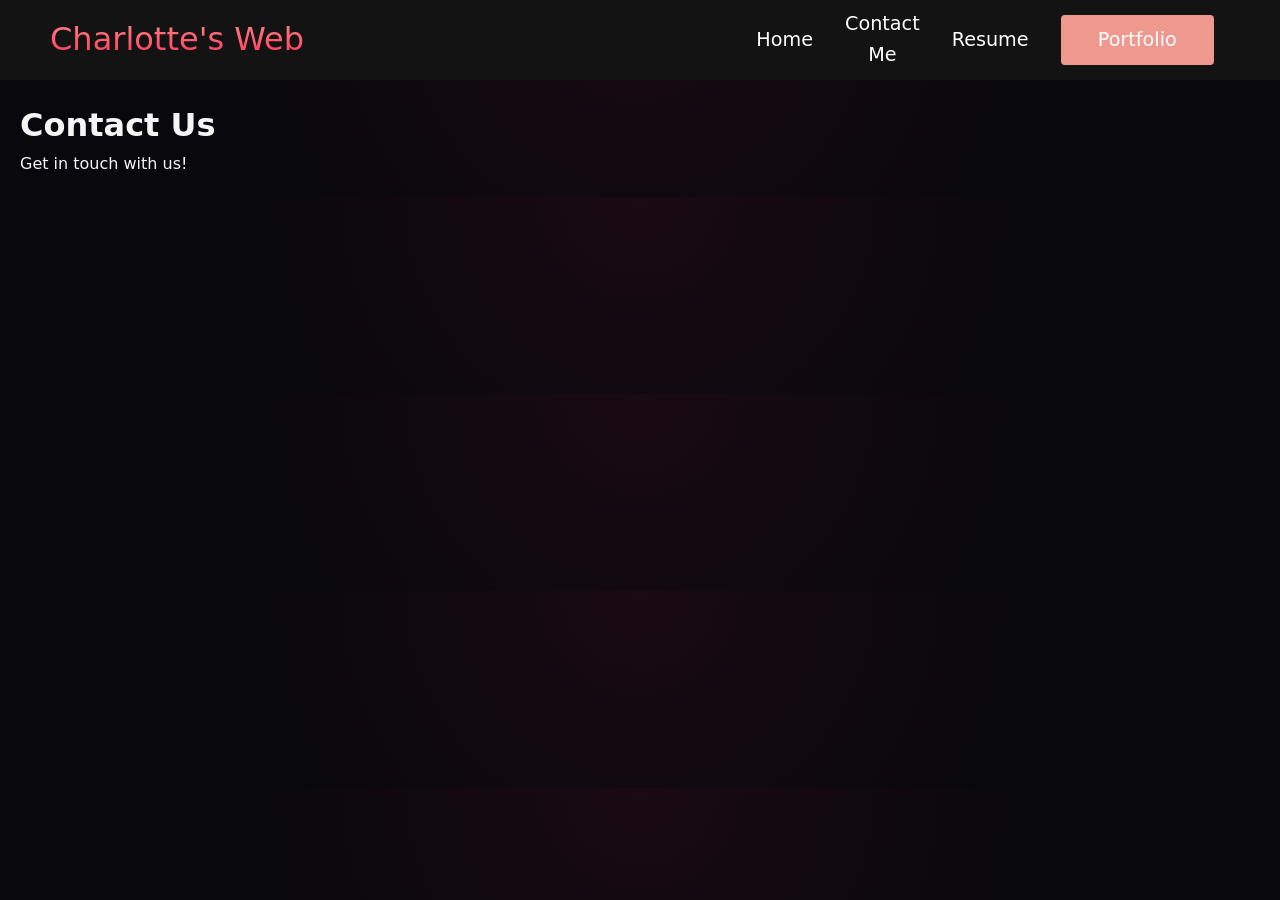
==== Contact.html @ 05e9288f "Resume added" ====
<!DOCTYPE html>
<html lang="en">
    <head>
        <meta charset="UTF-8">
        <meta name="viewport" content="width=device-width, initial-scale=1.0">
        <title>Charlotte's Web</title>
        <link rel="icon" type="image/png" href="../favicon.png">
        <link rel="stylesheet" href="style.css">
    </head>
    <body>
        <div id="navbar"></div>
        <main>
            <h1>Contact Us</h1>
            <p>Get in touch with us!</p>
        </main>
    </body>
        <script src="index.js"></script>
</html>
---- style.css ----
* {
    box-sizing: border-box;
    margin: 0;
    padding: 0;
    font-family: system-ui, -apple-system, BlinkMacSystemFont, "Segoe UI", Roboto, Oxygen, Ubuntu, Cantarell, "Open Sans", sans-serif;}

.navbar {
    background-color: #131313;
    height: 80px;
    display: flex;
    justify-content: center;
    align-items: center;
    font-size: 1.2rem;
    position: sticky;
    top: 0;
    z-index: 999;
}

.navbar-container {
    display: flex;
    justify-content: space-between;
    height: 80px;
    z-index: 1;
    width: 100%;
    max-width: 1300px;
    margin: 0 auto;
    padding: 0 50px;
}

#navbar__logo {
    background-color: #ff8177;
    background-image: linear-gradient(to top, #ff0844 0%, #ffb199 100%);
    background-size: 100%;
    -webkit-background-clip: text;
    -moz-background-clip: text;
    -webkit-text-fill-color: transparent;
    -moz-text-fill-color: transparent;
    display: flex;
    align-items: center;
    cursor: pointer;
    text-decoration: none;
    font-size: 2rem;
}

.fa-gem {
    margin-right: 0.5rem;
}

.navbar__menu {
    display: flex;
    align-items: center;
    list-style: none;
    text-align: center;
}

.navbar {
    height: 80px;
}

.navbar__links {
    color: #fff;
    display: flex;
    align-items: center;
    justify-content: center;
    text-decoration: none;
    padding: 0 1rem;
    height: 100%;
}

.navbar__btn {
    display: flex;
    justify-content: center;
    align-items: center;
    padding: 0 1rem;
    width: 100%;
}

.button {
    display: flex;
    justify-content: center;
    align-items: center;
    text-decoration: none;
    padding: 10px 20px;
    height: 100%;
    width: 100%;
    border: none;
    outline: none;
    border-radius: 4px;
    background: #ef988e;
    color: #fff;
}

.button:hover {
    background: #fd0101;
    transition: all 0.3s ease;
}

.navbar__links:hover {
    color: #f77062;
    transition: all 0.3s ease;
}

@media screen and (max-width: 960px) {
    .navbar-container {
        display: flex;
        justify-content: space-between;
        height: 80px;
        z-index: 1;
        width: 100%;
        max-width: 1300px;
        margin: 0 auto;
        padding: 0 30px;
    }

    .navbar__menu {
        display: grid;
        grid-template-columns: auto;
        margin: 0;
        width: 100%;
        position: absolute;
        top: -100vh;
        opacity: 0;
        background: #131313;
        transition: all 0.5s ease;
        height: 50vh;
        z-index: -1;
    }

    .navbar__menu.active {
        top: 100%;
        opacity: 1;
        transition: all 0.5s ease;
        z-index: 99;
        height: 57vh;
        font-size: 1.6rem;
    }

    #navbar__logo {
        padding-left: 25px;
    }

    .navbar__toggle .bar {
        width: 25px;
        height: 3px;
        margin: 5px auto;
        transition: all 0.3s ease-in-out;
        background: #fff;
    }

    .navbar__item {
        width: 100%;
    }

    .navbar__links {
        text-align: center;
        padding: 2rem;
        width: 100%;
        display: table;
    }

    #mobile-menu {
        position: absolute;
        top: 20%;
        right: 5%;
        transform: translate(5%, 20%);
    }

    .navbar__btn {
        padding-bottom: 2rem;
    }

    .button {
        display: flex;
        justify-content: center;
        align-items: center;
        width: 80%;
        height: 80px;
        margin: 0;
    }

    .navbar__toggle .bar {
        display: block;
        cursor: pointer;
    }

    #mobile-menu.is-active .bar:nth-child(2) {
        opacity: 0;
    }

    #mobile-menu.is-active .bar:nth-child(1) {
        transform: translateY(8px) rotate(45deg);
    }

    #mobile-menu.is-active .bar:nth-child(3) {
        transform: translateY(-8px) rotate(-45deg);
    }
}

body {
    background-color: #272525;
    color: #f5f5f5; 
    line-height: 1.6;
    overflow-x: hidden;
}

main {
    padding: 20px;
    max-width: 1300px;
    margin: 0 auto;
}

.hero {
    min-height: 85vh;
    display: flex;
    justify-content: space-between;
    align-items: center;
    max-width: 1300px;
    margin: auto;
    padding: 0 50px;
    gap: 12px;
}

.hero__content {
    flex: 1;      /* Take up one equal portion of available space */
}

.hero__content h1 {
    font-size: 2rem;
    font-weight: 700;
    margin-bottom: 0.5rem;
    color: white;
}

.hero__content h2 {
    font-size: 1.2rem;
    margin-bottom: 1.5rem;
    color: #c1121f;
}

.hero__content p {
   color: #b5b5b5;
   line-height: 1.8;
   max-width: 600px;
   margin-bottom: 2rem;
}

.hero__image {
    flex: 1; 
    display: flex;
    justify-content: center;
    align-items: center;
}

.hero__image img{
    width:340px;
    height:340px;
    object-fit:cover;
    border-radius:50%;
    border:4px solid #c1121f;
    box-shadow:0 0 40px rgba(193,18,31,.35);
}

@media screen and (max-width: 768px) {
    .hero {
        flex-direction: column-reverse;
        text-align: center;
        padding: 40px 20px;
    }

    .hero__content p {
        margin: 0 auto 2rem;
    }

    .hero__image img {
        width: 250px;
        height: 250px;
    }

    .hero__content h1 {
        font-size: 1.8rem;
    }

    .hero__content h2 {
        font-size: 1rem;
    }
}

html {
    scroll-behavior: smooth;
}

.contact {
    max-width: 700px;
    margin: 80px auto;
}

.contact__form {
    display: flex;
    flex-direction: column;
    gap: 15px;
}

.contact__form input,
.contact__form textarea {
    background-color: #555;
    border: 1px solid #555;
    border-radius: 6px;
    background: transparent;
    border: 1px solid #555;
    border: none;
    border-bottom: 2px solid #555;
    padding: 10px 0;
}

.contact__group input:focus,
.contact__group textarea:focus {
    outline: none;
    border-bottom: 2px solid #c1121f;
}

.contact__group input::placeholder,
.contact__group textarea::placeholder {
    color: #888
}

.contact__group textarea {
    width: 100%;
}

.contact__row {
    display: flex;
    gap: 30px;
}

.contact__row .contact__group {
    flex: 1;
}

@media (max-width: 768px) {
    .contact__row {
        flex-direction: column;
        gap: 20px;
    }
}

.contact__group label {
    display: block;
    font-size: .9rem;
    font-weight: 600;
    letter-spacing: 1px;
    text-transform: uppercase;
    color: #c1121f;
    margin-bottom: 8px;
}

.contact h2 {
    font-size: 2rem;
    color: #888;
    margin-bottom: 0.75rem;
    text-align: center;
    position: relative;
}

.contact h2::after {
    content: '';
    display: block;
    width: 300px;
    height: 3px;
    background-color: #c1121f;
    margin: 0.5rem auto 0;
    border-radius: 2px;
}

.contact p {
    text-align: center;
    color: #888;
    margin-bottom: 2rem;
}

.contact__button {
    display: inline-flex;
    margin: 0 auto;
    justify-content: center;
    align-items: center;
    padding: 14px 32px;
    border: none;
    border-radius: 50px;
    background: linear-gradient(135deg, #c1121f, #ef4444);
    color: #fff;
    font-size: 1rem;
    font-weight: 600;
    cursor: pointer;
    width: 30%;
    transition: all 0.3s ease;
    margin-top: 10px;
}

.contact__button:hover {
    transform: translateY(-3px);
    box-shadow: 0 8px 20px rgba(193, 18, 31, 0.35);
    background: linear-gradient(135deg, #bc0c1b, #f16f6f);
}

.contact__button:active {
    transform: translateY(0);
}

.contact__button:focus {
    outline: none;
    box-shadow: 0 0 0 3px rgba(193, 18, 31, 0.5);
}

.contact__info {
    margin-top: 30px;
    text-align: center;
    color: #b5b5b5;
}

.contact__info p {
    margin: 8px 0;
}

.contact__info a {
    color: #c1121f;
    text-decoration: none;
    transition: color 0.3s ease;
}

.contact__info a:hover {
    color: #ff5a5a;
}



.focus {
    padding: 80px 20px;
}


.focus h2 {
    text-align: center;
    font-size: 2rem;
    color: #f5f5f5;
    margin-bottom: 40px;
    position: relative;
}


.focus h2::after {
    content: "";
    display: block;
    width: 90px;
    height: 3px;
    background: #c1121f;
    margin: 12px auto 0;
    border-radius: 5px;
}


.focus p {
    max-width: 850px;
    margin: 20px auto;
    padding: 30px;
    background: #1c1c1c;
    color: #b5b5b5;
    line-height: 1.8;
    border-radius: 15px;
    border: 1px solid rgba(193,18,31,.25);
    transition:
        transform .3s ease,
        box-shadow .3s ease,
        border-color .3s ease;
}


.focus p:hover {
    transform: translateY(-5px);
    border-color: #c1121f;
    box-shadow:
        0 15px 35px rgba(193,18,31,.25);
}



.skills {
    padding: 80px 20px;
}

.skills h2 {
    text-align: center;
    font-size: 2rem;
    color: #f5f5f5;
    margin-bottom: 50px;
    position: relative;
}


/* Red underline below heading */

.skills h2::after {
    content: "";
    display: block;
    width: 90px;
    height: 3px;
    background: #c1121f;
    margin: 12px auto 0;
    border-radius: 5px;
}


/* Holds all cards */

.skills__grid {
    display: grid;

    /*
       Automatically creates columns.
       Cards will be at least 240px wide.
       On smaller screens they stack.
    */
    grid-template-columns: repeat(auto-fit, minmax(240px, 1fr));
    gap: 30px;
    max-width: 1100px;
    margin: 0 auto;
}


/* Individual cards */

.skill__card {
    background: #1c1c1c;
    border-radius: 15px;
    padding: 35px 25px;
    text-align: center;
    border: 1px solid rgba(193, 18, 31, 0.25);
    transition:
        transform .3s ease,
        box-shadow .3s ease,
        border .3s ease;
}


/* Card hover effect */

.skill__card:hover {
    transform: translateY(-8px);
    border-color: #c1121f;
    box-shadow:
        0 15px 35px rgba(193,18,31,.25);
}


/* Card titles */

.skill__card h3 {
    color: #c1121f;
    font-size: 1.3rem;
    margin-bottom: 15px;
}


/* Card descriptions */

.skill__card p {
    color: #b5b5b5;
    line-height: 1.7;
    font-size: 1rem;
}

@media (max-width:768px){

    .skills {
        padding: 60px 20px;
    }

    .skills h2 {
        font-size: 1.7rem;
    }

    .skills__grid {
        gap: 20px;
    }

    .skill__card {
        padding: 30px 20px;
    }

}


.education {
    padding: 80px 20px;
}


.education h2 {
    text-align: center;
    font-size: 2rem;
    color: #f5f5f5;
    margin-bottom: 50px;
    position: relative;
}


/* Red line under title */

.education h2::after {
    content: "";
    display: block;
    width: 90px;
    height: 3px;
    background: #c1121f;
    margin: 12px auto 0;
    border-radius: 5px;
}


/* Main education card */

.education__card {
    max-width: 700px;
    margin: 0 auto;
    background: #1c1c1c;
    padding: 40px;
    border-radius: 15px;
    border: 1px solid rgba(193, 18, 31, 0.25);
    text-align: center;
    transition:
        transform .3s ease,
        box-shadow .3s ease,
        border-color .3s ease;
}


/* Hover animation */

.education__card:hover {
    transform: translateY(-8px);
    border-color: #c1121f;
    box-shadow:
        0 15px 35px rgba(193,18,31,.25);
}


/* School name */

.education__card h3 {
    color: #c1121f;
    font-size: 1.5rem;
    margin-bottom: 20px;
}


/* Degree information */

.education__card p {
    color: #b5b5b5;
    font-size: 1.05rem;
    line-height: 1.8;
    margin: 8px 0;
}


/* =========================
   Project Preview Section
========================= */

.previews {
    padding: 80px 20px;
}


.previews h2 {
    text-align: center;
    font-size: 2rem;
    color: #f5f5f5;
    margin-bottom: 50px;
    position: relative;
}


/* Red underline */

.previews h2::after {
    content: "";
    display: block;
    width: 90px;
    height: 3px;
    background: #c1121f;
    margin: 12px auto 0;
    border-radius: 5px;
}


/* Holds cards */

.previews__grid {
    display: grid;
    grid-template-columns: repeat(auto-fit, minmax(250px, 1fr));
    gap: 30px;
    max-width: 1100px;
    margin: 0 auto;
}


/* Individual preview card */

.preview__card {
    background: #1c1c1c;
    padding: 35px 25px;
    border-radius: 15px;
    border: 1px solid rgba(193,18,31,.25);
    text-align: center;
    transition:
        transform .3s ease,
        box-shadow .3s ease,
        border-color .3s ease;
}


.preview__card:hover {
    transform: translateY(-8px);
    border-color: #c1121f;
    box-shadow:
        0 15px 35px rgba(193,18,31,.25);
}


.preview__card h3 {
    color: #c1121f;
    font-size: 1.3rem;
    margin-bottom: 15px;
}


.preview__card p {
    color: #b5b5b5;
    line-height: 1.7;
    margin-bottom: 25px;
}


.preview__card a {
    color: #f5f5f5;
    text-decoration: none;
    font-weight: 600;
    transition: color .3s ease;
}


.preview__card a:hover {
    color: #c1121f;
}

.footer {
    background: #131313;
    padding: 20px 20px;
    text-align: center;
    color: #888;
}


.portfolio {
    width: 100%;
    padding: 80px 0;
}

.portfolio h1 {
    text-align: center;
    font-size: 3rem;
    margin-bottom: 80px;
}


/* Portfolio Section */

/* ===== PORTFOLIO SECTION ===== */

body {
    background:
        radial-gradient(circle at top, #1a0a12, #08080d 60%);
}

.portfolio {
    padding: 40px 100px 8%;
    text-align: center;
    background-image:
    radial-gradient(#ffffff55 1px, transparent 1px);
    background-size: 50px 50px;
}

.portfolio h1 {
    font-size: 3.5rem;
    margin-bottom: 60px;
    font-weight: 700;
    letter-spacing: 3px;

    background: linear-gradient(90deg, #c1121f, white);
    -webkit-background-clip: text;
    -webkit-text-fill-color: transparent;
}


/* Timeline container */

.timeline {
    position: relative;
    max-width: 1000px;
    margin: 0 auto;
}


/* Center line */

.timeline::before {
    content: "";
    position: absolute;
    width: 4px;
    background: #c1121f;
    top: 0;
    bottom: 0;
    left: 50%;
    transform: translateX(-50%);
}


/* Timeline items */

.planet-container {
    width: 50%;
    padding: 30px;
    position: relative;
}


.planet-container.left {
    left: 0;
    text-align: right;
}


.planet-container.right {
    left: 50%;
    text-align: left;
}


/* Planets */

.planet {
    width: 110px;
    height: 110px;
    border-radius: 50%;

    display: flex;
    justify-content: center;
    align-items: center;

    margin: 0 auto 20px;

    font-weight: bold;
    color: white;

    border: 3px solid white;

    transition: 0.3s ease;
    cursor: pointer;
}

.planet:hover {
    transform: scale(1.15);
    box-shadow: 0 0 30px #c1121f;
}


.planet.green {
    background: #62ff8f;
    color: white;
}

.planet.blue {
    background: #4834d4;
    color: white;
}

.planet.purple {
    background: #9b5de5;
    color: white;
}

.planet.red {
    background: #f25f5c;
    color: white;
}


/* Project cards */

.project-card {
    background: linear-gradient(
        145deg,
        #1a0a0d,
        #0d0d12
    );

    border: 1px solid rgba(255, 50, 70, 0.4);

    border-radius: 20px;
    padding: 25px;

    box-shadow:
        0 0 20px rgba(255, 0, 50, 0.15),
        inset 0 0 20px rgba(255, 0, 50, 0.05);

    backdrop-filter: blur(10px);

    text-align: center;

    position: relative;
    overflow: hidden;

    transition: 0.3s ease;
}

.project-card::before {
    content: "";
    position: absolute;

    top: -50%;
    left: -50%;

    width: 200%;
    height: 200%;

    background: radial-gradient(
        circle,
        rgba(255, 40, 70, 0.15),
        transparent 40%
    );

    opacity: 0;
    transition: .3s ease;
}


.project-card:hover::before {
    opacity: 1;
}


.project-info h2 {
    color: #ff4057;
    letter-spacing: 1px;
}


.project-info p {
    color: #d1d1d1;
}

/* Connector lines from planets to cards */

.planet-container.left::after,
.planet-container.right::after {
    content: "";
    position: absolute;

    top: 75px;
    width: 60px;
    height: 3px;

    background: #ff4057;
    box-shadow: 0 0 10px #ff4057;
}


/* Left side connector */

.planet-container.left::after {
    right: -30px;
}


/* Right side connector */

.planet-container.right::after {
    left: -30px;
}

.planet {
    box-shadow:
        0 0 15px #c1121f,
        inset 0 0 15px rgba(255,255,255,.3);
}

/* Resume page */

.resume-page {
    text-align: center;
    padding: 50px;
}

.resume-page iframe {
    border: 2px solid #b30000;
    border-radius: 10px;
    box-shadow: 0 0 20px rgba(179,0,0,.5);
}

.resume-btn {
    display: inline-block;
    margin-top: 25px;
    padding: 12px 30px;
    background: #b30000;
    color: white;
    text-decoration: none;
    border-radius: 8px;
    font-weight: bold;
    transition: .3s;
}

.resume-btn:hover {
    background: red;
    transform: translateY(-3px);
}
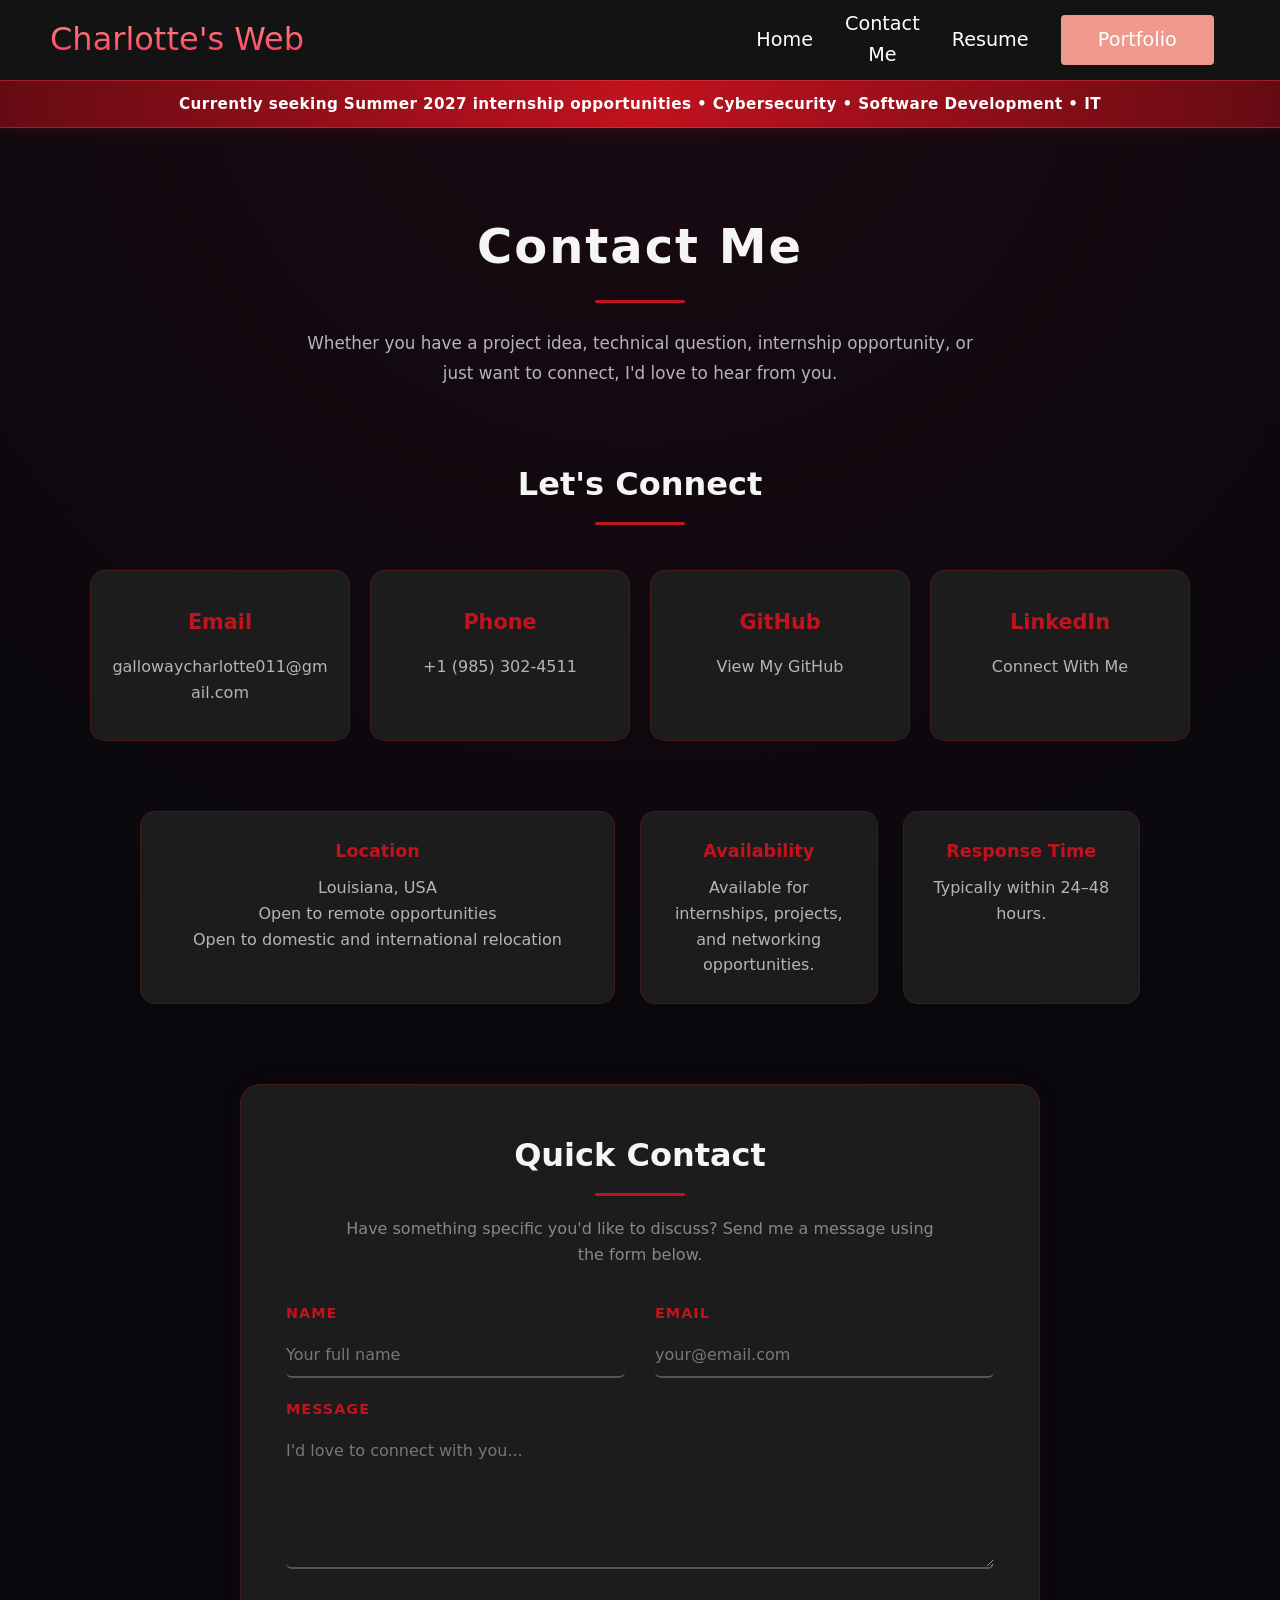
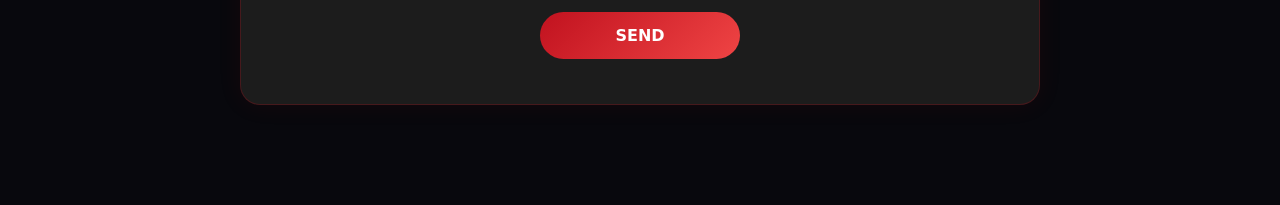
==== commit 7efa035e: "Contact Page" ====
--- a/Contact.html
+++ b/Contact.html
@@ -1,18 +1,140 @@
-<!DOCTYPE html>
+<!doctype html>
 <html lang="en">
-    <head>
-        <meta charset="UTF-8">
-        <meta name="viewport" content="width=device-width, initial-scale=1.0">
-        <title>Charlotte's Web</title>
-        <link rel="icon" type="image/png" href="../favicon.png">
-        <link rel="stylesheet" href="style.css">
-    </head>
-    <body>
-        <div id="navbar"></div>
-        <main>
-            <h1>Contact Us</h1>
-            <p>Get in touch with us!</p>
-        </main>
-    </body>
-        <script src="index.js"></script>
-</html>+  <head>
+    <meta charset="UTF-8" />
+    <meta name="viewport" content="width=device-width, initial-scale=1.0" />
+    <title>Charlotte's Web</title>
+    <link rel="icon" type="image/png" href="../favicon.png" />
+    <link rel="stylesheet" href="style.css" />
+  </head>
+  <body>
+    <div id="navbar"></div>
+    <main class="contact-page">
+      <section class="contact-hero">
+        <h1>Contact Me</h1>
+        <p>
+          Whether you have a project idea, technical question, internship
+          opportunity, or just want to connect, I'd love to hear from you.
+        </p>
+      </section>
+
+      <section class="contact-links">
+        <h2>Let's Connect</h2>
+
+        <div class="contact-links__grid">
+          <div class="contact-card">
+            <h3>Email</h3>
+            <p>
+              <a href="mailto:gallowaycharlotte011@gmail.com">
+                gallowaycharlotte011@gmail.com
+              </a>
+            </p>
+          </div>
+
+          <div class="contact-card">
+            <h3>Phone</h3>
+            <p>
+              <a href="tel:+1 985 302 4511"> +1 (985) 302-4511 </a>
+            </p>
+          </div>
+
+          <div class="contact-card">
+            <h3>GitHub</h3>
+            <p>
+              <a
+                href="https://github.com/Charlotte0327"
+                target="_blank"
+                rel="noopener noreferrer"
+              >
+                View My GitHub
+              </a>
+            </p>
+          </div>
+
+          <div class="contact-card">
+            <h3>LinkedIn</h3>
+            <p>
+              <a
+                href="https://www.linkedin.com/in/charlotte-galloway-tech/"
+                target="_blank"
+                rel="noopener noreferrer"
+              >
+                Connect With Me
+              </a>
+            </p>
+          </div>
+        </div>
+      </section>
+
+      <section class="contact-details-section">
+        <div class="contact-detail">
+          <h3>Location</h3>
+          <p>Louisiana, USA</p>
+          <p>Open to remote opportunities</p>
+          <p>Open to domestic and international relocation</p>
+        </div>
+
+        <div class="contact-detail">
+          <h3>Availability</h3>
+          <p>
+            Available for internships, projects, and networking opportunities.
+          </p>
+        </div>
+
+        <div class="contact-detail">
+          <h3>Response Time</h3>
+          <p>Typically within 24–48 hours.</p>
+        </div>
+      </section>
+
+      <section class="quick-contact">
+        <h2>Quick Contact</h2>
+
+        <p>
+          Have something specific you'd like to discuss? Send me a message using
+          the form below.
+        </p>
+
+        <form class="contact__form">
+          <div class="contact__row">
+            <div class="contact__group">
+              <label for="name">Name</label>
+              <input
+                type="text"
+                id="name"
+                name="name"
+                placeholder="Your full name"
+                required
+              />
+            </div>
+
+            <div class="contact__group">
+              <label for="email">Email</label>
+              <input
+                type="email"
+                id="email"
+                name="email"
+                placeholder="your@email.com"
+                required
+              />
+            </div>
+          </div>
+
+          <div class="contact__group">
+            <label for="message">Message</label>
+            <textarea
+              id="message"
+              name="message"
+              rows="6"
+              placeholder="I'd love to connect with you..."
+              required
+            ></textarea>
+          </div>
+
+          <button type="submit" class="contact__button">SEND</button>
+        </form>
+      </section>
+    </main>
+  </body>
+  <script src="index.js"></script>
+</html>
--- a/style.css
+++ b/style.css
@@ -1021,4 +1021,468 @@
 .resume-btn:hover {
     background: red;
     transform: translateY(-3px);
+}
+
+/* =========================
+   CONTACT PAGE
+========================= */
+
+.contact-page {
+    max-width: 1200px;
+    margin: 0 auto;
+    padding: 80px 30px 100px;
+}
+
+
+/* ===== Contact Hero ===== */
+
+.contact-hero {
+    text-align: center;
+    margin-bottom: 70px;
+}
+
+.contact-hero h1 {
+    font-size: 3rem;
+    color: #f5f5f5;
+    margin-bottom: 15px;
+    letter-spacing: 2px;
+}
+
+.contact-hero h1::after {
+    content: "";
+    display: block;
+    width: 90px;
+    height: 3px;
+    background: #c1121f;
+    margin: 15px auto 0;
+    border-radius: 5px;
+}
+
+.contact-hero p {
+    max-width: 700px;
+    margin: 25px auto 0;
+    color: #b5b5b5;
+    line-height: 1.8;
+    font-size: 1.05rem;
+}
+
+
+/* ===== Contact Links ===== */
+
+.contact-links {
+    margin-bottom: 70px;
+}
+
+.contact-links h2 {
+    text-align: center;
+    font-size: 2rem;
+    color: #f5f5f5;
+    margin-bottom: 45px;
+    position: relative;
+}
+
+.contact-links h2::after {
+    content: "";
+    display: block;
+    width: 90px;
+    height: 3px;
+    background: #c1121f;
+    margin: 12px auto 0;
+    border-radius: 5px;
+}
+
+
+/* ===== Contact Cards Grid ===== */
+
+.contact-links__grid {
+    display: grid;
+    grid-template-columns: repeat(4, 1fr);
+    gap: 20px;
+    width: 100%;
+    max-width: 1100px;
+    margin: 0 auto;
+}
+
+
+/* ===== Contact Cards ===== */
+
+.contact-card {
+    background: #1c1c1c;
+    border: 1px solid rgba(193, 18, 31, 0.25);
+    border-radius: 15px;
+    padding: 35px 20px;
+    text-align: center;
+
+    transition:
+        transform .3s ease,
+        box-shadow .3s ease,
+        border-color .3s ease;
+}
+
+.contact-card:hover {
+    transform: translateY(-8px);
+    border-color: #c1121f;
+    box-shadow:
+        0 15px 35px rgba(193, 18, 31, .25);
+}
+
+.contact-card h3 {
+    color: #c1121f;
+    font-size: 1.3rem;
+    margin-bottom: 15px;
+}
+
+.contact-card p {
+    color: #b5b5b5;
+    line-height: 1.6;
+    word-break: break-word;
+}
+
+.contact-card a {
+    color: #b5b5b5;
+    text-decoration: none;
+    transition: color .3s ease;
+}
+
+.contact-card a:hover {
+    color: #c1121f;
+}
+
+
+/* ===== Contact Details ===== */
+
+.contact-details-section {
+    max-width: 1000px;
+    margin: 0 auto 80px;
+
+    display: grid;
+    grid-template-columns: 2fr 1fr 1fr;
+    gap: 25px;
+}
+
+.contact-detail {
+    background: #1c1c1c;
+    border: 1px solid rgba(193, 18, 31, .25);
+    border-radius: 15px;
+    padding: 25px;
+
+    text-align: center;
+
+    transition:
+        transform .3s ease,
+        box-shadow .3s ease,
+        border-color .3s ease;
+}
+
+.contact-detail:hover {
+    transform: translateY(-5px);
+    border-color: #c1121f;
+
+    box-shadow:
+        0 12px 30px rgba(193, 18, 31, .20);
+}
+
+.contact-detail h3 {
+    color: #c1121f;
+    font-size: 1.1rem;
+    margin-bottom: 10px;
+}
+
+.contact-detail p {
+    color: #b5b5b5;
+    line-height: 1.6;
+}
+
+
+/* ===== Quick Contact ===== */
+
+.quick-contact {
+    max-width: 800px;
+    margin: 0 auto;
+    background: #1c1c1c;
+    padding: 45px;
+    border-radius: 20px;
+    border: 1px solid rgba(193, 18, 31, .25);
+
+    box-shadow:
+        0 0 25px rgba(193, 18, 31, .08);
+}
+
+.quick-contact h2 {
+    text-align: center;
+    font-size: 2rem;
+    color: #f5f5f5;
+    margin-bottom: 12px;
+    position: relative;
+}
+
+.quick-contact h2::after {
+    content: "";
+    display: block;
+    width: 90px;
+    height: 3px;
+    background: #c1121f;
+    margin: 12px auto 0;
+    border-radius: 5px;
+}
+
+.quick-contact > p {
+    text-align: center;
+    color: #888;
+    margin: 20px auto 35px;
+    max-width: 600px;
+}
+
+
+/* ===== Contact Form ===== */
+
+.quick-contact .contact__form {
+    display: flex;
+    flex-direction: column;
+    gap: 20px;
+}
+
+.quick-contact .contact__row {
+    display: flex;
+    gap: 30px;
+}
+
+.quick-contact .contact__row .contact__group {
+    flex: 1;
+}
+
+.quick-contact .contact__group label {
+    display: block;
+    font-size: .9rem;
+    font-weight: 600;
+    letter-spacing: 1px;
+    text-transform: uppercase;
+    color: #c1121f;
+    margin-bottom: 8px;
+}
+
+.quick-contact .contact__group input,
+.quick-contact .contact__group textarea {
+    width: 100%;
+    background: transparent;
+    color: #f5f5f5;
+    border: none;
+    border-bottom: 2px solid #555;
+    padding: 12px 0;
+    font-size: 1rem;
+    font-family: inherit;
+    transition: border-color .3s ease;
+}
+
+.quick-contact .contact__group textarea {
+    resize: vertical;
+    min-height: 140px;
+}
+
+.quick-contact .contact__group input:focus,
+.quick-contact .contact__group textarea:focus {
+    outline: none;
+    border-bottom-color: #c1121f;
+}
+
+.quick-contact .contact__group input::placeholder,
+.quick-contact .contact__group textarea::placeholder {
+    color: #777;
+}
+
+
+/* ===== Send Button ===== */
+
+.quick-contact .contact__button {
+    display: flex;
+    justify-content: center;
+    align-items: center;
+
+    padding: 14px 32px;
+    margin: 15px auto 0;
+
+    width: 200px;
+
+    border: none;
+    border-radius: 50px;
+
+    background: linear-gradient(
+        135deg,
+        #c1121f,
+        #ef4444
+    );
+
+    color: #fff;
+    font-size: 1rem;
+    font-weight: 600;
+
+    cursor: pointer;
+
+    transition:
+        transform .3s ease,
+        box-shadow .3s ease;
+}
+
+.quick-contact .contact__button:hover {
+    transform: translateY(-3px);
+
+    box-shadow:
+        0 8px 20px rgba(193, 18, 31, .35);
+}
+
+.quick-contact .contact__button:active {
+    transform: translateY(0);
+}
+
+.quick-contact .contact__button:focus {
+    outline: none;
+
+    box-shadow:
+        0 0 0 3px rgba(193, 18, 31, .5);
+}
+
+
+/* ===== Tablet ===== */
+
+@media screen and (max-width: 900px) {
+
+    .contact-links__grid {
+        grid-template-columns: repeat(2, 1fr);
+        gap: 20px;
+    }
+
+    .contact-details-section {
+        grid-template-columns: 1fr;
+        max-width: 600px;
+    }
+}
+
+
+/* ===== Mobile ===== */
+
+@media screen and (max-width: 600px) {
+
+    .contact-page {
+        padding: 60px 20px 80px;
+    }
+
+    .contact-hero {
+        margin-bottom: 55px;
+    }
+
+    .contact-hero h1 {
+        font-size: 2.2rem;
+    }
+
+    .contact-hero p {
+        font-size: 1rem;
+    }
+
+    .contact-links {
+        margin-bottom: 60px;
+    }
+
+    .contact-links h2,
+    .quick-contact h2 {
+        font-size: 1.7rem;
+    }
+
+    .contact-links__grid {
+        grid-template-columns: 1fr;
+        gap: 20px;
+    }
+
+    .contact-card {
+        padding: 30px 20px;
+    }
+
+    .quick-contact {
+        padding: 35px 25px;
+    }
+
+    .quick-contact .contact__row {
+        flex-direction: column;
+        gap: 20px;
+    }
+
+    .quick-contact .contact__button {
+        width: 100%;
+        max-width: 250px;
+    }
+}
+
+
+/* =========================
+   OPPORTUNITY BANNER
+========================= */
+
+.opportunity-banner {
+    width: 100%;
+    background: linear-gradient(
+        90deg,
+        #650b13,
+        #c1121f,
+        #650b13
+    );
+
+    color: #ffffff;
+    text-align: center;
+
+    padding: 11px 20px;
+
+    border-top: 1px solid rgba(255, 80, 80, 0.35);
+    border-bottom: 1px solid rgba(255, 80, 80, 0.35);
+
+    box-shadow:
+        0 0 15px rgba(193, 18, 31, 0.25);
+
+    position: relative;
+    z-index: 998;
+}
+
+.opportunity-banner p {
+    margin: 0;
+
+    font-size: 0.95rem;
+    font-weight: 600;
+
+    letter-spacing: 0.4px;
+}
+
+.opportunity-banner span {
+    color: #ffffff;
+    margin-right: 8px;
+}
+
+
+/* ===== Hover Effect ===== */
+
+.opportunity-banner:hover {
+    background: linear-gradient(
+        90deg,
+        #7a0d17,
+        #e01b2a,
+        #7a0d17
+    );
+
+    box-shadow:
+        0 0 25px rgba(193, 18, 31, 0.4);
+
+    transition: all 0.3s ease;
+}
+
+
+/* ===== Mobile ===== */
+
+@media screen and (max-width: 768px) {
+
+    .opportunity-banner {
+        padding: 10px 15px;
+    }
+
+    .opportunity-banner p {
+        font-size: 0.82rem;
+        line-height: 1.5;
+    }
+
 }
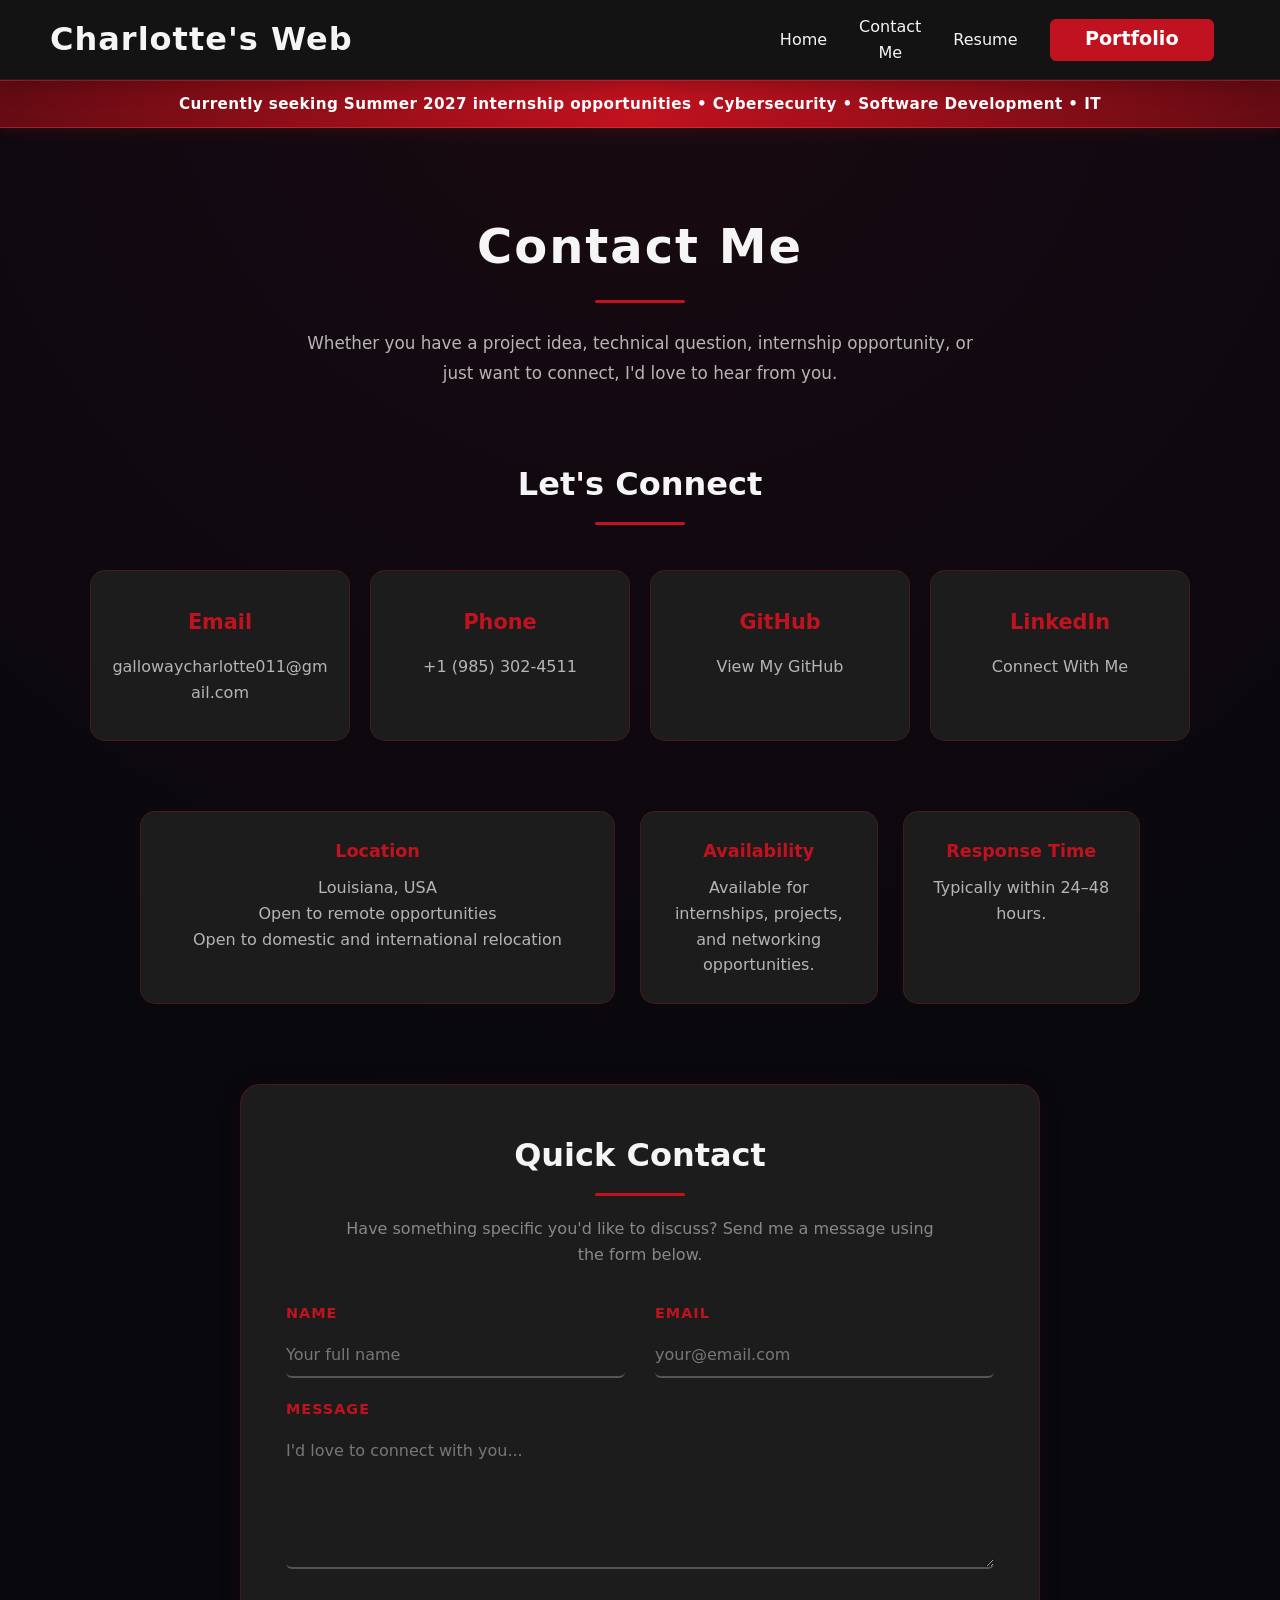
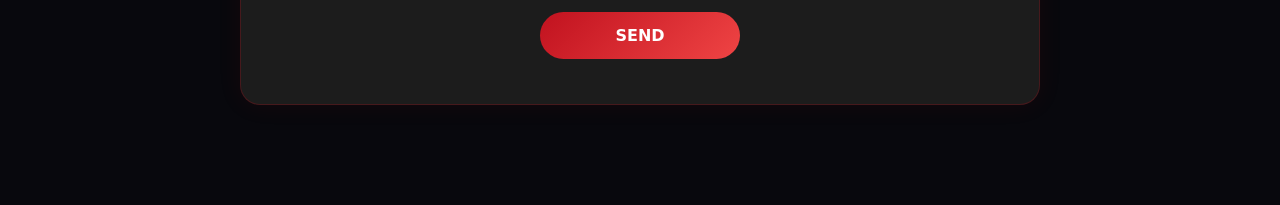
==== commit 45401937: "Formspree added" ====
--- a/Contact.html
+++ b/Contact.html
@@ -95,7 +95,7 @@
           the form below.
         </p>
 
-        <form class="contact__form">
+        <form action="https://formspree.io/f/xljragke" method="POST" class="contact__form">
           <div class="contact__row">
             <div class="contact__group">
               <label for="name">Name</label>
--- a/style.css
+++ b/style.css
@@ -4,8 +4,12 @@
     padding: 0;
     font-family: system-ui, -apple-system, BlinkMacSystemFont, "Segoe UI", Roboto, Oxygen, Ubuntu, Cantarell, "Open Sans", sans-serif;}
 
+/* =========================
+   NAVBAR
+========================= */
+
 .navbar {
-    background-color: #131313;
+    background: #131313;
     height: 80px;
     display: flex;
     justify-content: center;
@@ -14,11 +18,15 @@
     position: sticky;
     top: 0;
     z-index: 999;
+
+    border-bottom: 1px solid rgba(193, 18, 31, 0.25);
+    box-shadow: 0 4px 20px rgba(0, 0, 0, 0.25);
 }
 
 .navbar-container {
     display: flex;
     justify-content: space-between;
+    align-items: center;
     height: 80px;
     z-index: 1;
     width: 100%;
@@ -27,24 +35,36 @@
     padding: 0 50px;
 }
 
+
+/* ===== Logo ===== */
+
 #navbar__logo {
-    background-color: #ff8177;
-    background-image: linear-gradient(to top, #ff0844 0%, #ffb199 100%);
-    background-size: 100%;
-    -webkit-background-clip: text;
-    -moz-background-clip: text;
-    -webkit-text-fill-color: transparent;
-    -moz-text-fill-color: transparent;
+    color: #f5f5f5;
+    background: none;
+
     display: flex;
     align-items: center;
+
     cursor: pointer;
     text-decoration: none;
+
     font-size: 2rem;
+    font-weight: 700;
+    letter-spacing: 1px;
+
+    transition: color 0.3s ease;
+}
+
+#navbar__logo:hover {
+    color: #c1121f;
 }
 
 .fa-gem {
     margin-right: 0.5rem;
 }
+
+
+/* ===== Navigation Menu ===== */
 
 .navbar__menu {
     display: flex;
@@ -53,24 +73,41 @@
     text-align: center;
 }
 
-.navbar {
-    height: 80px;
-}
+
+/* ===== Navigation Links ===== */
 
 .navbar__links {
-    color: #fff;
+    color: #f5f5f5;
+
     display: flex;
     align-items: center;
     justify-content: center;
+
     text-decoration: none;
+
     padding: 0 1rem;
-    height: 100%;
-}
+    height: 80px;
+
+    font-size: 1rem;
+    font-weight: 500;
+
+    transition:
+        color 0.3s ease,
+        background-color 0.3s ease;
+}
+
+.navbar__links:hover {
+    color: #c1121f;
+}
+
+
+/* ===== Navbar Button ===== */
 
 .navbar__btn {
     display: flex;
     justify-content: center;
     align-items: center;
+
     padding: 0 1rem;
     width: 100%;
 }
@@ -79,35 +116,58 @@
     display: flex;
     justify-content: center;
     align-items: center;
+
     text-decoration: none;
+
     padding: 10px 20px;
-    height: 100%;
+
+    height: 42px;
     width: 100%;
-    border: none;
+
+    border: 1px solid #c1121f;
     outline: none;
-    border-radius: 4px;
-    background: #ef988e;
+
+    border-radius: 6px;
+
+    background: #c1121f;
     color: #fff;
+
+    font-weight: 600;
+
+    transition:
+        background-color 0.3s ease,
+        border-color 0.3s ease,
+        transform 0.3s ease,
+        box-shadow 0.3s ease;
 }
 
 .button:hover {
-    background: #fd0101;
-    transition: all 0.3s ease;
-}
-
-.navbar__links:hover {
-    color: #f77062;
-    transition: all 0.3s ease;
-}
+    background: #a50f1a;
+    border-color: #a50f1a;
+
+    transform: translateY(-2px);
+
+    box-shadow:
+        0 8px 20px rgba(193, 18, 31, 0.25);
+}
+
+
+/* =========================
+   MOBILE NAVBAR
+========================= */
 
 @media screen and (max-width: 960px) {
+
     .navbar-container {
         display: flex;
         justify-content: space-between;
+
         height: 80px;
+
         z-index: 1;
         width: 100%;
         max-width: 1300px;
+
         margin: 0 auto;
         padding: 0 30px;
     }
@@ -115,36 +175,56 @@
     .navbar__menu {
         display: grid;
         grid-template-columns: auto;
+
         margin: 0;
         width: 100%;
+
         position: absolute;
         top: -100vh;
+
         opacity: 0;
+
         background: #131313;
+
         transition: all 0.5s ease;
+
         height: 50vh;
+
         z-index: -1;
+
+        border-bottom: 1px solid rgba(193, 18, 31, 0.25);
     }
 
     .navbar__menu.active {
         top: 100%;
+
         opacity: 1;
+
         transition: all 0.5s ease;
+
         z-index: 99;
+
         height: 57vh;
+
         font-size: 1.6rem;
     }
 
     #navbar__logo {
         padding-left: 25px;
     }
+
+
+    /* Mobile hamburger */
 
     .navbar__toggle .bar {
         width: 25px;
         height: 3px;
+
         margin: 5px auto;
+
         transition: all 0.3s ease-in-out;
-        background: #fff;
+
+        background: #f5f5f5;
     }
 
     .navbar__item {
@@ -153,15 +233,25 @@
 
     .navbar__links {
         text-align: center;
+
         padding: 2rem;
+
         width: 100%;
+
         display: table;
+    }
+
+    .navbar__links:hover {
+        background: #1c1c1c;
+        color: #c1121f;
     }
 
     #mobile-menu {
         position: absolute;
+
         top: 20%;
         right: 5%;
+
         transform: translate(5%, 20%);
     }
 
@@ -171,11 +261,14 @@
 
     .button {
         display: flex;
+
         justify-content: center;
         align-items: center;
+
         width: 80%;
-        height: 80px;
-        margin: 0;
+        height: 60px;
+
+        margin: 0 auto;
     }
 
     .navbar__toggle .bar {
@@ -195,6 +288,7 @@
         transform: translateY(-8px) rotate(-45deg);
     }
 }
+
 
 body {
     background-color: #272525;
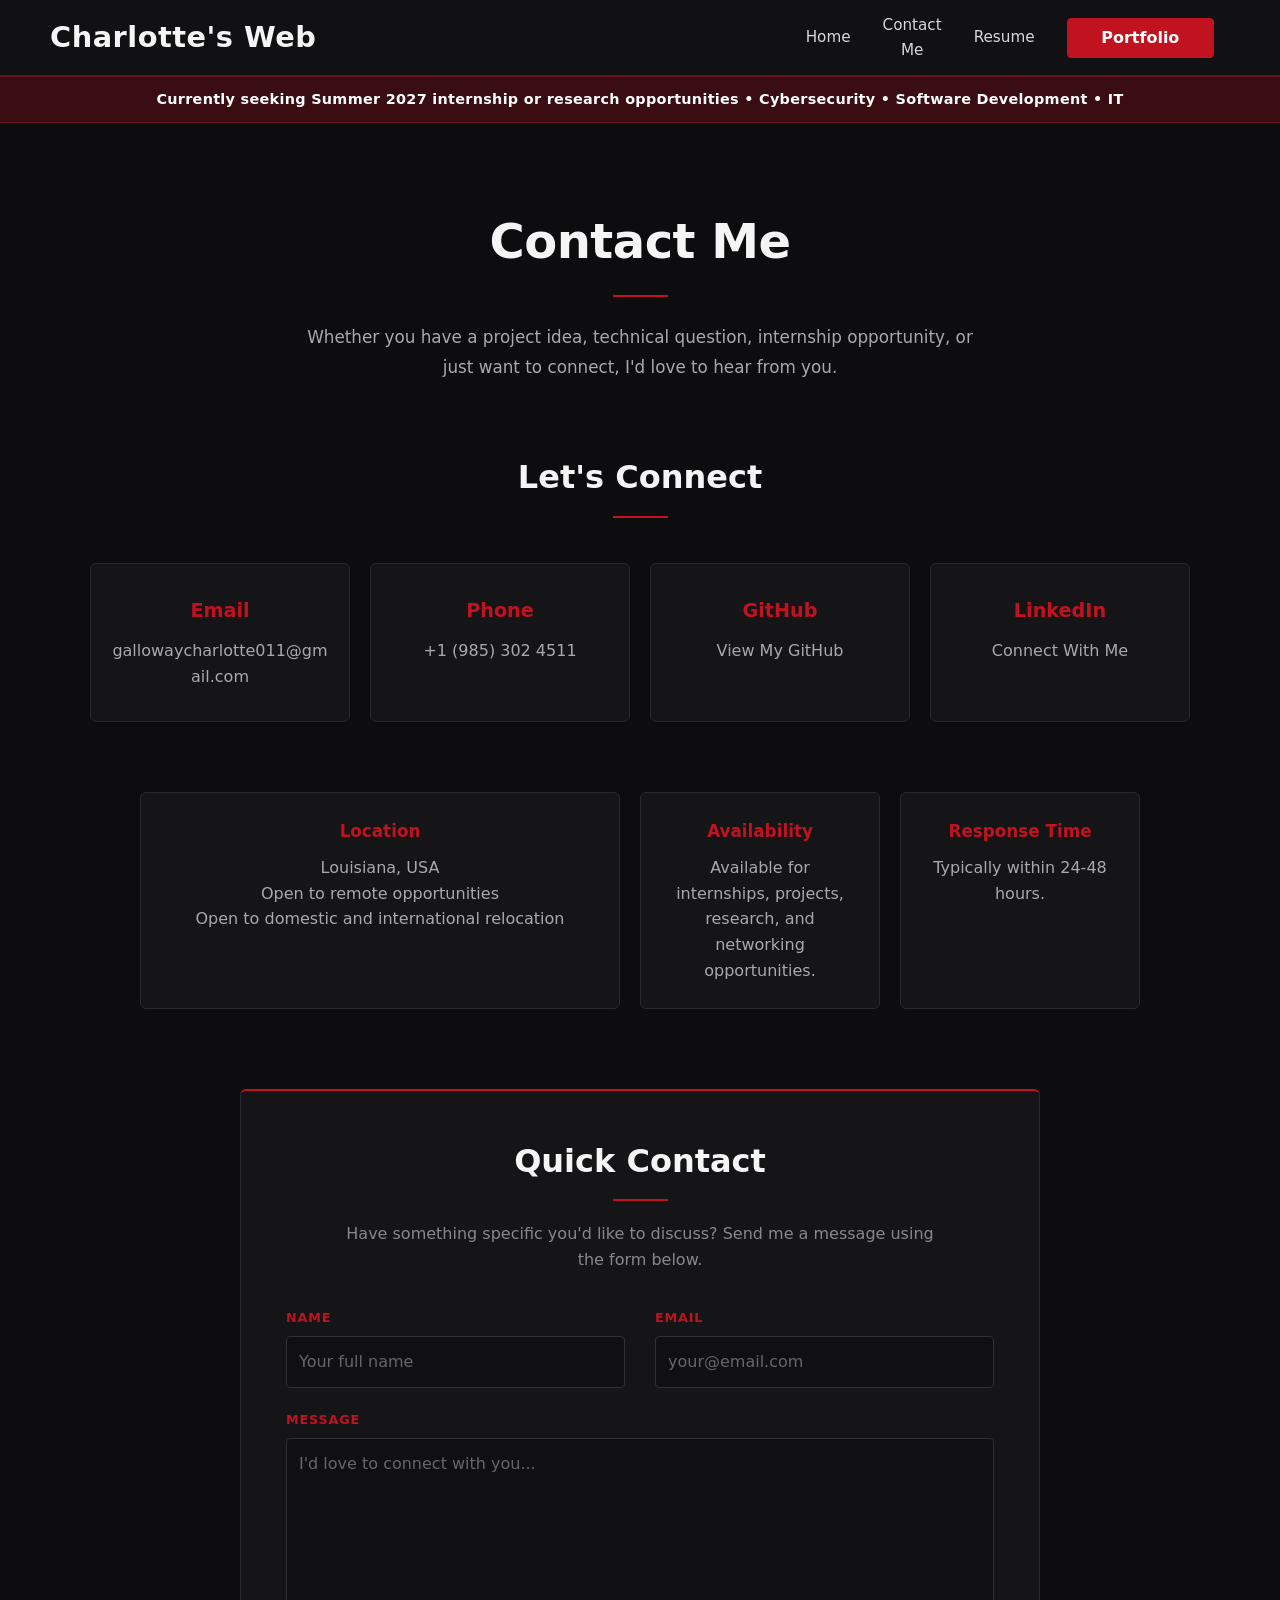
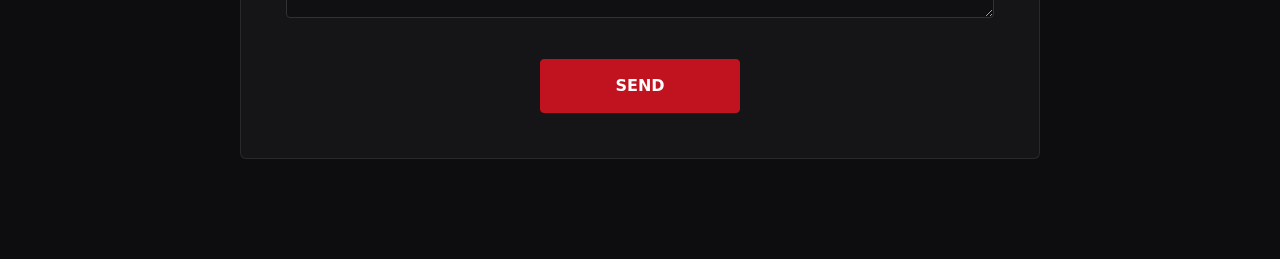
==== commit 6350de15: "Portfolio Adjustments" ====
--- a/Contact.html
+++ b/Contact.html
@@ -34,7 +34,7 @@
           <div class="contact-card">
             <h3>Phone</h3>
             <p>
-              <a href="tel:+1 985 302 4511"> +1 (985) 302-4511 </a>
+              <a href="tel:+1 985 302 4511"> +1 (985) 302 4511 </a>
             </p>
           </div>
 
@@ -77,13 +77,13 @@
         <div class="contact-detail">
           <h3>Availability</h3>
           <p>
-            Available for internships, projects, and networking opportunities.
+            Available for internships, projects, research, and networking opportunities.
           </p>
         </div>
 
         <div class="contact-detail">
           <h3>Response Time</h3>
-          <p>Typically within 24–48 hours.</p>
+          <p>Typically within 24-48 hours.</p>
         </div>
       </section>
 
--- a/style.css
+++ b/style.css
@@ -1,58 +1,102 @@
+/* =========================================================
+   GLOBAL
+========================================================= */
+
 * {
     box-sizing: border-box;
     margin: 0;
     padding: 0;
-    font-family: system-ui, -apple-system, BlinkMacSystemFont, "Segoe UI", Roboto, Oxygen, Ubuntu, Cantarell, "Open Sans", sans-serif;}
-
-/* =========================
+    font-family:
+        system-ui,
+        -apple-system,
+        BlinkMacSystemFont,
+        "Segoe UI",
+        Roboto,
+        Oxygen,
+        Ubuntu,
+        Cantarell,
+        "Open Sans",
+        sans-serif;
+}
+
+html {
+    scroll-behavior: smooth;
+}
+
+body {
+    background: #0d0d0f;
+    color: #f2f2f2;
+    line-height: 1.6;
+    overflow-x: hidden;
+}
+
+main {
+    width: 100%;
+    max-width: 1300px;
+    margin: 0 auto;
+    padding: 20px;
+}
+
+a {
+    color: inherit;
+}
+
+button,
+input,
+textarea {
+    font: inherit;
+}
+
+
+/* =========================================================
    NAVBAR
-========================= */
+========================================================= */
 
 .navbar {
-    background: #131313;
-    height: 80px;
+    background: #111113;
+    height: 76px;
     display: flex;
     justify-content: center;
     align-items: center;
-    font-size: 1.2rem;
+
     position: sticky;
     top: 0;
     z-index: 999;
 
-    border-bottom: 1px solid rgba(193, 18, 31, 0.25);
-    box-shadow: 0 4px 20px rgba(0, 0, 0, 0.25);
+    border-bottom: 1px solid #29292d;
 }
 
 .navbar-container {
     display: flex;
     justify-content: space-between;
     align-items: center;
-    height: 80px;
-    z-index: 1;
+
     width: 100%;
     max-width: 1300px;
+    height: 76px;
+
     margin: 0 auto;
     padding: 0 50px;
 }
 
 
-/* ===== Logo ===== */
+/* Logo */
 
 #navbar__logo {
+    display: flex;
+    align-items: center;
+
     color: #f5f5f5;
     background: none;
 
-    display: flex;
-    align-items: center;
-
+    text-decoration: none;
     cursor: pointer;
-    text-decoration: none;
-
-    font-size: 2rem;
+
+    font-size: 1.8rem;
     font-weight: 700;
-    letter-spacing: 1px;
-
-    transition: color 0.3s ease;
+    letter-spacing: 0.5px;
+
+    transition: color 0.2s ease;
 }
 
 #navbar__logo:hover {
@@ -64,7 +108,7 @@
 }
 
 
-/* ===== Navigation Menu ===== */
+/* Navigation */
 
 .navbar__menu {
     display: flex;
@@ -73,27 +117,21 @@
     text-align: center;
 }
 
-
-/* ===== Navigation Links ===== */
-
 .navbar__links {
-    color: #f5f5f5;
-
     display: flex;
     align-items: center;
     justify-content: center;
 
+    height: 76px;
+    padding: 0 1rem;
+
+    color: #d8d8d8;
     text-decoration: none;
 
-    padding: 0 1rem;
-    height: 80px;
-
-    font-size: 1rem;
+    font-size: 0.95rem;
     font-weight: 500;
 
-    transition:
-        color 0.3s ease,
-        background-color 0.3s ease;
+    transition: color 0.2s ease;
 }
 
 .navbar__links:hover {
@@ -101,7 +139,7 @@
 }
 
 
-/* ===== Navbar Button ===== */
+/* Navbar button */
 
 .navbar__btn {
     display: flex;
@@ -117,58 +155,41 @@
     justify-content: center;
     align-items: center;
 
+    height: 40px;
+    width: 100%;
+
+    padding: 0 20px;
+
+    border: 1px solid #c1121f;
+    border-radius: 4px;
+
+    background: #c1121f;
+    color: #ffffff;
+
     text-decoration: none;
-
-    padding: 10px 20px;
-
-    height: 42px;
-    width: 100%;
-
-    border: 1px solid #c1121f;
-    outline: none;
-
-    border-radius: 6px;
-
-    background: #c1121f;
-    color: #fff;
-
     font-weight: 600;
 
     transition:
-        background-color 0.3s ease,
-        border-color 0.3s ease,
-        transform 0.3s ease,
-        box-shadow 0.3s ease;
+        background-color 0.2s ease,
+        border-color 0.2s ease,
+        transform 0.2s ease;
 }
 
 .button:hover {
-    background: #a50f1a;
-    border-color: #a50f1a;
-
-    transform: translateY(-2px);
-
-    box-shadow:
-        0 8px 20px rgba(193, 18, 31, 0.25);
-}
-
-
-/* =========================
+    background: #a80f1b;
+    border-color: #a80f1b;
+    transform: translateY(-1px);
+}
+
+
+/* =========================================================
    MOBILE NAVBAR
-========================= */
+========================================================= */
 
 @media screen and (max-width: 960px) {
 
     .navbar-container {
-        display: flex;
-        justify-content: space-between;
-
-        height: 80px;
-
-        z-index: 1;
-        width: 100%;
-        max-width: 1300px;
-
-        margin: 0 auto;
+        height: 76px;
         padding: 0 30px;
     }
 
@@ -176,104 +197,88 @@
         display: grid;
         grid-template-columns: auto;
 
-        margin: 0;
         width: 100%;
+        height: 50vh;
 
         position: absolute;
         top: -100vh;
 
+        margin: 0;
+
+        background: #111113;
+
         opacity: 0;
-
-        background: #131313;
-
-        transition: all 0.5s ease;
-
-        height: 50vh;
-
         z-index: -1;
 
-        border-bottom: 1px solid rgba(193, 18, 31, 0.25);
+        border-bottom: 1px solid #29292d;
+
+        transition:
+            top 0.35s ease,
+            opacity 0.35s ease;
     }
 
     .navbar__menu.active {
         top: 100%;
-
         opacity: 1;
-
-        transition: all 0.5s ease;
-
         z-index: 99;
-
         height: 57vh;
-
-        font-size: 1.6rem;
     }
 
     #navbar__logo {
         padding-left: 25px;
     }
 
-
-    /* Mobile hamburger */
+    .navbar__item {
+        width: 100%;
+    }
+
+    .navbar__links {
+        display: table;
+
+        width: 100%;
+        height: auto;
+
+        padding: 2rem;
+
+        text-align: center;
+    }
+
+    .navbar__links:hover {
+        background: #18181b;
+        color: #c1121f;
+    }
+
+    .navbar__btn {
+        padding-bottom: 2rem;
+    }
+
+    .button {
+        width: 80%;
+        height: 52px;
+        margin: 0 auto;
+    }
+
+    #mobile-menu {
+        position: absolute;
+        top: 20%;
+        right: 5%;
+
+        transform: translate(5%, 20%);
+    }
 
     .navbar__toggle .bar {
+        display: block;
+
         width: 25px;
         height: 3px;
 
         margin: 5px auto;
 
-        transition: all 0.3s ease-in-out;
-
         background: #f5f5f5;
-    }
-
-    .navbar__item {
-        width: 100%;
-    }
-
-    .navbar__links {
-        text-align: center;
-
-        padding: 2rem;
-
-        width: 100%;
-
-        display: table;
-    }
-
-    .navbar__links:hover {
-        background: #1c1c1c;
-        color: #c1121f;
-    }
-
-    #mobile-menu {
-        position: absolute;
-
-        top: 20%;
-        right: 5%;
-
-        transform: translate(5%, 20%);
-    }
-
-    .navbar__btn {
-        padding-bottom: 2rem;
-    }
-
-    .button {
-        display: flex;
-
-        justify-content: center;
-        align-items: center;
-
-        width: 80%;
-        height: 60px;
-
-        margin: 0 auto;
-    }
-
-    .navbar__toggle .bar {
-        display: block;
+
         cursor: pointer;
+
+        transition: all 0.25s ease-in-out;
     }
 
     #mobile-menu.is-active .bar:nth-child(2) {
@@ -290,88 +295,124 @@
 }
 
 
-body {
-    background-color: #272525;
-    color: #f5f5f5; 
-    line-height: 1.6;
-    overflow-x: hidden;
-}
-
-main {
-    padding: 20px;
-    max-width: 1300px;
-    margin: 0 auto;
-}
+/* =========================================================
+   HERO
+========================================================= */
 
 .hero {
-    min-height: 85vh;
+    min-height: 82vh;
+
     display: flex;
     justify-content: space-between;
     align-items: center;
-    max-width: 1300px;
-    margin: auto;
-    padding: 0 50px;
-    gap: 12px;
+
+    max-width: 1200px;
+
+    margin: 0 auto;
+
+    padding: 70px 50px;
+
+    gap: 70px;
 }
 
 .hero__content {
-    flex: 1;      /* Take up one equal portion of available space */
+    flex: 1;
 }
 
 .hero__content h1 {
-    font-size: 2rem;
-    font-weight: 700;
-    margin-bottom: 0.5rem;
-    color: white;
+    color: #f5f5f5;
+
+    font-size: clamp(2.2rem, 5vw, 3.7rem);
+    line-height: 1.1;
+
+    font-weight: 750;
+
+    margin-bottom: 15px;
+
+    letter-spacing: -1px;
 }
 
 .hero__content h2 {
-    font-size: 1.2rem;
-    margin-bottom: 1.5rem;
     color: #c1121f;
+
+    font-size: clamp(1.1rem, 2vw, 1.35rem);
+
+    font-weight: 600;
+
+    margin-bottom: 22px;
 }
 
 .hero__content p {
-   color: #b5b5b5;
-   line-height: 1.8;
-   max-width: 600px;
-   margin-bottom: 2rem;
+    max-width: 620px;
+
+    color: #a9a9ad;
+
+    line-height: 1.8;
+
+    font-size: 1.05rem;
+
+    margin-bottom: 30px;
 }
 
 .hero__image {
-    flex: 1; 
+    flex: 0 0 340px;
+
     display: flex;
     justify-content: center;
     align-items: center;
 }
 
-.hero__image img{
-    width:340px;
-    height:340px;
-    object-fit:cover;
-    border-radius:50%;
-    border:4px solid #c1121f;
-    box-shadow:0 0 40px rgba(193,18,31,.35);
-}
+.hero__image img {
+    width: 320px;
+    height: 320px;
+
+    object-fit: cover;
+
+    border-radius: 50%;
+
+    border: 3px solid #c1121f;
+
+    box-shadow: 0 0 0 8px #17171a;
+
+    transition: transform 0.3s ease;
+}
+
+.hero__image img:hover {
+    transform: scale(1.02);
+}
+
+
+/* Hero mobile */
 
 @media screen and (max-width: 768px) {
+
     .hero {
+        min-height: auto;
+
         flex-direction: column-reverse;
+
         text-align: center;
-        padding: 40px 20px;
+
+        padding: 70px 20px;
+
+        gap: 40px;
+    }
+
+    .hero__image {
+        flex-basis: auto;
+    }
+
+    .hero__image img {
+        width: 240px;
+        height: 240px;
     }
 
     .hero__content p {
-        margin: 0 auto 2rem;
-    }
-
-    .hero__image img {
-        width: 250px;
-        height: 250px;
+        margin: 0 auto 30px;
     }
 
     .hero__content h1 {
-        font-size: 1.8rem;
+        font-size: 2.2rem;
     }
 
     .hero__content h2 {
@@ -379,541 +420,345 @@
     }
 }
 
-html {
-    scroll-behavior: smooth;
-}
-
-.contact {
-    max-width: 700px;
-    margin: 80px auto;
-}
-
-.contact__form {
-    display: flex;
-    flex-direction: column;
-    gap: 15px;
-}
-
-.contact__form input,
-.contact__form textarea {
-    background-color: #555;
-    border: 1px solid #555;
-    border-radius: 6px;
-    background: transparent;
-    border: 1px solid #555;
-    border: none;
-    border-bottom: 2px solid #555;
-    padding: 10px 0;
-}
-
-.contact__group input:focus,
-.contact__group textarea:focus {
-    outline: none;
-    border-bottom: 2px solid #c1121f;
-}
-
-.contact__group input::placeholder,
-.contact__group textarea::placeholder {
-    color: #888
-}
-
-.contact__group textarea {
-    width: 100%;
-}
-
-.contact__row {
-    display: flex;
-    gap: 30px;
-}
-
-.contact__row .contact__group {
-    flex: 1;
-}
-
-@media (max-width: 768px) {
-    .contact__row {
-        flex-direction: column;
-        gap: 20px;
-    }
-}
-
-.contact__group label {
+
+/* =========================================================
+   GENERAL SECTION HEADINGS
+========================================================= */
+
+.focus h2,
+.skills h2,
+.education h2,
+.previews h2,
+.contact-links h2,
+.quick-contact h2 {
+    color: #f5f5f5;
+
+    font-size: 2rem;
+    font-weight: 700;
+
+    text-align: center;
+
+    margin-bottom: 45px;
+
+    position: relative;
+}
+
+.focus h2::after,
+.skills h2::after,
+.education h2::after,
+.previews h2::after,
+.contact-links h2::after,
+.quick-contact h2::after {
+    content: "";
+
     display: block;
-    font-size: .9rem;
-    font-weight: 600;
-    letter-spacing: 1px;
-    text-transform: uppercase;
-    color: #c1121f;
-    margin-bottom: 8px;
-}
-
-.contact h2 {
-    font-size: 2rem;
-    color: #888;
-    margin-bottom: 0.75rem;
-    text-align: center;
-    position: relative;
-}
-
-.contact h2::after {
-    content: '';
-    display: block;
-    width: 300px;
-    height: 3px;
-    background-color: #c1121f;
-    margin: 0.5rem auto 0;
-    border-radius: 2px;
-}
-
-.contact p {
-    text-align: center;
-    color: #888;
-    margin-bottom: 2rem;
-}
-
-.contact__button {
-    display: inline-flex;
-    margin: 0 auto;
-    justify-content: center;
-    align-items: center;
-    padding: 14px 32px;
-    border: none;
-    border-radius: 50px;
-    background: linear-gradient(135deg, #c1121f, #ef4444);
-    color: #fff;
-    font-size: 1rem;
-    font-weight: 600;
-    cursor: pointer;
-    width: 30%;
-    transition: all 0.3s ease;
-    margin-top: 10px;
-}
-
-.contact__button:hover {
-    transform: translateY(-3px);
-    box-shadow: 0 8px 20px rgba(193, 18, 31, 0.35);
-    background: linear-gradient(135deg, #bc0c1b, #f16f6f);
-}
-
-.contact__button:active {
-    transform: translateY(0);
-}
-
-.contact__button:focus {
-    outline: none;
-    box-shadow: 0 0 0 3px rgba(193, 18, 31, 0.5);
-}
-
-.contact__info {
-    margin-top: 30px;
-    text-align: center;
-    color: #b5b5b5;
-}
-
-.contact__info p {
-    margin: 8px 0;
-}
-
-.contact__info a {
-    color: #c1121f;
-    text-decoration: none;
-    transition: color 0.3s ease;
-}
-
-.contact__info a:hover {
-    color: #ff5a5a;
-}
-
-
+
+    width: 55px;
+    height: 2px;
+
+    background: #c1121f;
+
+    margin: 12px auto 0;
+}
+
+
+/* =========================================================
+   FOCUS
+========================================================= */
 
 .focus {
-    padding: 80px 20px;
-}
-
-
-.focus h2 {
-    text-align: center;
-    font-size: 2rem;
-    color: #f5f5f5;
-    margin-bottom: 40px;
-    position: relative;
-}
-
-
-.focus h2::after {
-    content: "";
-    display: block;
-    width: 90px;
-    height: 3px;
-    background: #c1121f;
-    margin: 12px auto 0;
-    border-radius: 5px;
-}
-
+    padding: 90px 20px;
+}
 
 .focus p {
     max-width: 850px;
+
     margin: 20px auto;
+
     padding: 30px;
-    background: #1c1c1c;
-    color: #b5b5b5;
+
+    background: #151517;
+
+    color: #a9a9ad;
+
     line-height: 1.8;
-    border-radius: 15px;
-    border: 1px solid rgba(193,18,31,.25);
+
+    border: 1px solid #29292d;
+    border-left: 3px solid #c1121f;
+
     transition:
-        transform .3s ease,
-        box-shadow .3s ease,
-        border-color .3s ease;
-}
-
+        border-color 0.2s ease,
+        transform 0.2s ease;
+}
 
 .focus p:hover {
-    transform: translateY(-5px);
-    border-color: #c1121f;
-    box-shadow:
-        0 15px 35px rgba(193,18,31,.25);
-}
-
-
+    transform: translateY(-2px);
+    border-color: #3a3a3f;
+    border-left-color: #c1121f;
+}
+
+
+/* =========================================================
+   SKILLS
+========================================================= */
 
 .skills {
-    padding: 80px 20px;
-}
-
-.skills h2 {
-    text-align: center;
-    font-size: 2rem;
-    color: #f5f5f5;
-    margin-bottom: 50px;
-    position: relative;
-}
-
-
-/* Red underline below heading */
-
-.skills h2::after {
-    content: "";
-    display: block;
-    width: 90px;
-    height: 3px;
-    background: #c1121f;
-    margin: 12px auto 0;
-    border-radius: 5px;
-}
-
-
-/* Holds all cards */
+    padding: 90px 20px;
+}
 
 .skills__grid {
     display: grid;
 
-    /*
-       Automatically creates columns.
-       Cards will be at least 240px wide.
-       On smaller screens they stack.
-    */
-    grid-template-columns: repeat(auto-fit, minmax(240px, 1fr));
-    gap: 30px;
+    grid-template-columns:
+        repeat(auto-fit, minmax(240px, 1fr));
+
+    gap: 22px;
+
     max-width: 1100px;
+
     margin: 0 auto;
 }
 
-
-/* Individual cards */
-
 .skill__card {
-    background: #1c1c1c;
-    border-radius: 15px;
-    padding: 35px 25px;
+    background: #151517;
+
+    border: 1px solid #29292d;
+
+    border-radius: 6px;
+
+    padding: 32px 25px;
+
     text-align: center;
-    border: 1px solid rgba(193, 18, 31, 0.25);
+
     transition:
-        transform .3s ease,
-        box-shadow .3s ease,
-        border .3s ease;
-}
-
-
-/* Card hover effect */
+        transform 0.2s ease,
+        border-color 0.2s ease;
+}
 
 .skill__card:hover {
-    transform: translateY(-8px);
+    transform: translateY(-4px);
+
     border-color: #c1121f;
-    box-shadow:
-        0 15px 35px rgba(193,18,31,.25);
-}
-
-
-/* Card titles */
+}
 
 .skill__card h3 {
     color: #c1121f;
-    font-size: 1.3rem;
-    margin-bottom: 15px;
-}
-
-
-/* Card descriptions */
+
+    font-size: 1.2rem;
+
+    margin-bottom: 14px;
+}
 
 .skill__card p {
-    color: #b5b5b5;
+    color: #a9a9ad;
+
     line-height: 1.7;
-    font-size: 1rem;
-}
-
-@media (max-width:768px){
-
-    .skills {
-        padding: 60px 20px;
-    }
-
-    .skills h2 {
-        font-size: 1.7rem;
-    }
-
-    .skills__grid {
-        gap: 20px;
-    }
-
-    .skill__card {
-        padding: 30px 20px;
-    }
-
-}
-
+
+    font-size: 0.95rem;
+}
+
+
+/* =========================================================
+   EDUCATION
+========================================================= */
 
 .education {
-    padding: 80px 20px;
-}
-
-
-.education h2 {
-    text-align: center;
-    font-size: 2rem;
-    color: #f5f5f5;
-    margin-bottom: 50px;
-    position: relative;
-}
-
-
-/* Red line under title */
-
-.education h2::after {
-    content: "";
-    display: block;
-    width: 90px;
-    height: 3px;
-    background: #c1121f;
-    margin: 12px auto 0;
-    border-radius: 5px;
-}
-
-
-/* Main education card */
+    padding: 90px 20px;
+}
 
 .education__card {
     max-width: 700px;
+
     margin: 0 auto;
-    background: #1c1c1c;
+
+    background: #151517;
+
     padding: 40px;
-    border-radius: 15px;
-    border: 1px solid rgba(193, 18, 31, 0.25);
+
+    border: 1px solid #29292d;
+    border-top: 2px solid #c1121f;
+
+    border-radius: 6px;
+
     text-align: center;
+
     transition:
-        transform .3s ease,
-        box-shadow .3s ease,
-        border-color .3s ease;
-}
-
-
-/* Hover animation */
+        transform 0.2s ease,
+        border-color 0.2s ease;
+}
 
 .education__card:hover {
-    transform: translateY(-8px);
-    border-color: #c1121f;
-    box-shadow:
-        0 15px 35px rgba(193,18,31,.25);
-}
-
-
-/* School name */
+    transform: translateY(-4px);
+
+    border-color: #3a3a3f;
+    border-top-color: #c1121f;
+}
 
 .education__card h3 {
     color: #c1121f;
-    font-size: 1.5rem;
-    margin-bottom: 20px;
-}
-
-
-/* Degree information */
+
+    font-size: 1.4rem;
+
+    margin-bottom: 18px;
+}
 
 .education__card p {
-    color: #b5b5b5;
-    font-size: 1.05rem;
+    color: #a9a9ad;
+
+    font-size: 1rem;
+
     line-height: 1.8;
-    margin: 8px 0;
-}
-
-
-/* =========================
-   Project Preview Section
-========================= */
+
+    margin: 7px 0;
+}
+
+
+/* =========================================================
+   PROJECT PREVIEWS
+========================================================= */
 
 .previews {
-    padding: 80px 20px;
-}
-
-
-.previews h2 {
-    text-align: center;
-    font-size: 2rem;
-    color: #f5f5f5;
-    margin-bottom: 50px;
-    position: relative;
-}
-
-
-/* Red underline */
-
-.previews h2::after {
-    content: "";
-    display: block;
-    width: 90px;
-    height: 3px;
-    background: #c1121f;
-    margin: 12px auto 0;
-    border-radius: 5px;
-}
-
-
-/* Holds cards */
+    padding: 90px 20px;
+}
 
 .previews__grid {
     display: grid;
-    grid-template-columns: repeat(auto-fit, minmax(250px, 1fr));
-    gap: 30px;
+
+    grid-template-columns:
+        repeat(auto-fit, minmax(250px, 1fr));
+
+    gap: 22px;
+
     max-width: 1100px;
+
     margin: 0 auto;
 }
 
-
-/* Individual preview card */
-
 .preview__card {
-    background: #1c1c1c;
-    padding: 35px 25px;
-    border-radius: 15px;
-    border: 1px solid rgba(193,18,31,.25);
+    background: #151517;
+
+    padding: 32px 25px;
+
+    border: 1px solid #29292d;
+
+    border-radius: 6px;
+
     text-align: center;
+
     transition:
-        transform .3s ease,
-        box-shadow .3s ease,
-        border-color .3s ease;
-}
-
+        transform 0.2s ease,
+        border-color 0.2s ease;
+}
 
 .preview__card:hover {
-    transform: translateY(-8px);
+    transform: translateY(-4px);
+
     border-color: #c1121f;
-    box-shadow:
-        0 15px 35px rgba(193,18,31,.25);
-}
-
+}
 
 .preview__card h3 {
     color: #c1121f;
-    font-size: 1.3rem;
-    margin-bottom: 15px;
-}
-
+
+    font-size: 1.2rem;
+
+    margin-bottom: 14px;
+}
 
 .preview__card p {
-    color: #b5b5b5;
+    color: #a9a9ad;
+
     line-height: 1.7;
-    margin-bottom: 25px;
-}
-
+
+    margin-bottom: 22px;
+}
 
 .preview__card a {
-    color: #f5f5f5;
+    color: #f0f0f0;
+
     text-decoration: none;
+
     font-weight: 600;
-    transition: color .3s ease;
-}
-
+
+    transition: color 0.2s ease;
+}
 
 .preview__card a:hover {
     color: #c1121f;
 }
 
+
+/* =========================================================
+   FOOTER
+========================================================= */
+
 .footer {
-    background: #131313;
-    padding: 20px 20px;
+    background: #111113;
+
+    padding: 25px 20px;
+
     text-align: center;
-    color: #888;
-}
-
+
+    color: #777;
+
+    border-top: 1px solid #29292d;
+
+    font-size: 0.9rem;
+}
+
+
+/* =========================================================
+   PORTFOLIO PAGE
+========================================================= */
 
 .portfolio {
     width: 100%;
-    padding: 80px 0;
+
+    padding: 70px 60px 100px;
+
+    text-align: center;
+
+    background: #0d0d0f;
 }
 
 .portfolio h1 {
-    text-align: center;
-    font-size: 3rem;
-    margin-bottom: 80px;
-}
-
-
-/* Portfolio Section */
-
-/* ===== PORTFOLIO SECTION ===== */
-
-body {
-    background:
-        radial-gradient(circle at top, #1a0a12, #08080d 60%);
-}
-
-.portfolio {
-    padding: 40px 100px 8%;
-    text-align: center;
-    background-image:
-    radial-gradient(#ffffff55 1px, transparent 1px);
-    background-size: 50px 50px;
-}
-
-.portfolio h1 {
-    font-size: 3.5rem;
-    margin-bottom: 60px;
-    font-weight: 700;
-    letter-spacing: 3px;
-
-    background: linear-gradient(90deg, #c1121f, white);
-    -webkit-background-clip: text;
-    -webkit-text-fill-color: transparent;
-}
-
-
-/* Timeline container */
+    font-size: clamp(2.5rem, 5vw, 3.5rem);
+
+    margin-bottom: 70px;
+
+    font-weight: 750;
+
+    letter-spacing: -1px;
+
+    color: #f5f5f5;
+}
+
+
+/* =========================================================
+   TIMELINE
+========================================================= */
 
 .timeline {
     position: relative;
+
     max-width: 1000px;
+
     margin: 0 auto;
 }
-
-
-/* Center line */
 
 .timeline::before {
     content: "";
+
     position: absolute;
-    width: 4px;
+
+    width: 2px;
+
     background: #c1121f;
+
     top: 0;
     bottom: 0;
+
     left: 50%;
+
     transform: translateX(-50%);
 }
 
@@ -922,28 +767,33 @@
 
 .planet-container {
     width: 50%;
+
     padding: 30px;
+
     position: relative;
 }
-
 
 .planet-container.left {
     left: 0;
+
     text-align: right;
 }
-
 
 .planet-container.right {
     left: 50%;
+
     text-align: left;
 }
 
 
-/* Planets */
+/* =========================================================
+   PLANETS
+========================================================= */
 
 .planet {
-    width: 110px;
-    height: 110px;
+    width: 100px;
+    height: 100px;
+
     border-radius: 50%;
 
     display: flex;
@@ -952,290 +802,314 @@
 
     margin: 0 auto 20px;
 
-    font-weight: bold;
-    color: white;
-
-    border: 3px solid white;
-
-    transition: 0.3s ease;
+    font-weight: 700;
+
+    color: #ffffff;
+
+    border: 2px solid #f5f5f5;
+
     cursor: pointer;
+
+    box-shadow: none;
+
+    transition:
+        transform 0.2s ease,
+        border-color 0.2s ease;
 }
 
 .planet:hover {
-    transform: scale(1.15);
-    box-shadow: 0 0 30px #c1121f;
-}
-
+    transform: scale(1.06);
+
+    border-color: #c1121f;
+
+    box-shadow: none;
+}
+
+
+/* Keep existing planet classes compatible */
 
 .planet.green {
-    background: #62ff8f;
-    color: white;
+    background: #26382d;
+    color: #d8f5df;
 }
 
 .planet.blue {
-    background: #4834d4;
-    color: white;
+    background: #252d40;
+    color: #dce5ff;
 }
 
 .planet.purple {
-    background: #9b5de5;
-    color: white;
+    background: #33283d;
+    color: #eadcff;
 }
 
 .planet.red {
-    background: #f25f5c;
-    color: white;
-}
-
-
-/* Project cards */
+    background: #4a161d;
+    color: #ffffff;
+}
+
+
+/* =========================================================
+   PROJECT CARDS
+========================================================= */
 
 .project-card {
-    background: linear-gradient(
-        145deg,
-        #1a0a0d,
-        #0d0d12
-    );
-
-    border: 1px solid rgba(255, 50, 70, 0.4);
-
-    border-radius: 20px;
-    padding: 25px;
-
-    box-shadow:
-        0 0 20px rgba(255, 0, 50, 0.15),
-        inset 0 0 20px rgba(255, 0, 50, 0.05);
-
-    backdrop-filter: blur(10px);
+    background: #151517;
+
+    border: 1px solid #29292d;
+
+    border-radius: 6px;
+
+    padding: 28px;
+
+    box-shadow: none;
 
     text-align: center;
 
     position: relative;
+
     overflow: hidden;
 
-    transition: 0.3s ease;
+    transition:
+        transform 0.2s ease,
+        border-color 0.2s ease;
 }
 
 .project-card::before {
-    content: "";
-    position: absolute;
-
-    top: -50%;
-    left: -50%;
-
-    width: 200%;
-    height: 200%;
-
-    background: radial-gradient(
-        circle,
-        rgba(255, 40, 70, 0.15),
-        transparent 40%
-    );
-
-    opacity: 0;
-    transition: .3s ease;
-}
-
-
-.project-card:hover::before {
-    opacity: 1;
-}
-
+    display: none;
+}
+
+.project-card:hover {
+    transform: translateY(-4px);
+
+    border-color: #c1121f;
+}
 
 .project-info h2 {
-    color: #ff4057;
-    letter-spacing: 1px;
-}
-
+    color: #c1121f;
+
+    font-size: 1.35rem;
+
+    letter-spacing: 0.3px;
+
+    margin-bottom: 10px;
+}
 
 .project-info p {
-    color: #d1d1d1;
-}
-
-/* Connector lines from planets to cards */
+    color: #a9a9ad;
+
+    line-height: 1.7;
+}
+
+
+/* Connector lines */
 
 .planet-container.left::after,
 .planet-container.right::after {
     content: "";
+
     position: absolute;
 
-    top: 75px;
+    top: 79px;
+
     width: 60px;
-    height: 3px;
-
-    background: #ff4057;
-    box-shadow: 0 0 10px #ff4057;
-}
-
-
-/* Left side connector */
+    height: 2px;
+
+    background: #c1121f;
+
+    box-shadow: none;
+}
 
 .planet-container.left::after {
     right: -30px;
 }
 
-
-/* Right side connector */
-
 .planet-container.right::after {
     left: -30px;
 }
 
-.planet {
-    box-shadow:
-        0 0 15px #c1121f,
-        inset 0 0 15px rgba(255,255,255,.3);
-}
-
-/* Resume page */
+
+/* =========================================================
+   RESUME PAGE
+========================================================= */
 
 .resume-page {
     text-align: center;
-    padding: 50px;
+
+    padding: 70px 30px 100px;
 }
 
 .resume-page iframe {
-    border: 2px solid #b30000;
-    border-radius: 10px;
-    box-shadow: 0 0 20px rgba(179,0,0,.5);
+    width: 100%;
+    max-width: 900px;
+
+    min-height: 1000px;
+
+    border: 1px solid #29292d;
+
+    border-radius: 4px;
+
+    box-shadow: none;
 }
 
 .resume-btn {
     display: inline-block;
+
     margin-top: 25px;
-    padding: 12px 30px;
-    background: #b30000;
-    color: white;
+
+    padding: 12px 28px;
+
+    background: #c1121f;
+
+    color: #ffffff;
+
     text-decoration: none;
-    border-radius: 8px;
-    font-weight: bold;
-    transition: .3s;
+
+    border: 1px solid #c1121f;
+
+    border-radius: 4px;
+
+    font-weight: 600;
+
+    transition:
+        background-color 0.2s ease,
+        transform 0.2s ease;
 }
 
 .resume-btn:hover {
-    background: red;
-    transform: translateY(-3px);
-}
-
-/* =========================
+    background: #a80f1b;
+
+    transform: translateY(-2px);
+}
+
+
+/* =========================================================
    CONTACT PAGE
-========================= */
+========================================================= */
 
 .contact-page {
     max-width: 1200px;
+
     margin: 0 auto;
+
     padding: 80px 30px 100px;
 }
 
 
-/* ===== Contact Hero ===== */
+/* Contact hero */
 
 .contact-hero {
     text-align: center;
+
     margin-bottom: 70px;
 }
 
 .contact-hero h1 {
-    font-size: 3rem;
+    font-size: clamp(2.4rem, 5vw, 3rem);
+
     color: #f5f5f5;
+
     margin-bottom: 15px;
-    letter-spacing: 2px;
+
+    letter-spacing: -0.5px;
 }
 
 .contact-hero h1::after {
     content: "";
+
     display: block;
-    width: 90px;
-    height: 3px;
+
+    width: 55px;
+    height: 2px;
+
     background: #c1121f;
+
     margin: 15px auto 0;
-    border-radius: 5px;
 }
 
 .contact-hero p {
     max-width: 700px;
+
     margin: 25px auto 0;
-    color: #b5b5b5;
+
+    color: #a9a9ad;
+
     line-height: 1.8;
+
     font-size: 1.05rem;
 }
 
 
-/* ===== Contact Links ===== */
+/* =========================================================
+   CONTACT LINKS
+========================================================= */
 
 .contact-links {
     margin-bottom: 70px;
 }
 
 .contact-links h2 {
-    text-align: center;
-    font-size: 2rem;
-    color: #f5f5f5;
     margin-bottom: 45px;
-    position: relative;
-}
-
-.contact-links h2::after {
-    content: "";
-    display: block;
-    width: 90px;
-    height: 3px;
-    background: #c1121f;
-    margin: 12px auto 0;
-    border-radius: 5px;
-}
-
-
-/* ===== Contact Cards Grid ===== */
+}
 
 .contact-links__grid {
     display: grid;
-    grid-template-columns: repeat(4, 1fr);
+
+    grid-template-columns:
+        repeat(4, 1fr);
+
     gap: 20px;
+
     width: 100%;
     max-width: 1100px;
+
     margin: 0 auto;
 }
 
-
-/* ===== Contact Cards ===== */
-
 .contact-card {
-    background: #1c1c1c;
-    border: 1px solid rgba(193, 18, 31, 0.25);
-    border-radius: 15px;
-    padding: 35px 20px;
+    background: #151517;
+
+    border: 1px solid #29292d;
+
+    border-radius: 6px;
+
+    padding: 32px 20px;
+
     text-align: center;
 
     transition:
-        transform .3s ease,
-        box-shadow .3s ease,
-        border-color .3s ease;
+        transform 0.2s ease,
+        border-color 0.2s ease;
 }
 
 .contact-card:hover {
-    transform: translateY(-8px);
+    transform: translateY(-4px);
+
     border-color: #c1121f;
-    box-shadow:
-        0 15px 35px rgba(193, 18, 31, .25);
 }
 
 .contact-card h3 {
     color: #c1121f;
-    font-size: 1.3rem;
-    margin-bottom: 15px;
+
+    font-size: 1.2rem;
+
+    margin-bottom: 12px;
 }
 
 .contact-card p {
-    color: #b5b5b5;
+    color: #a9a9ad;
+
     line-height: 1.6;
+
     word-break: break-word;
 }
 
 .contact-card a {
-    color: #b5b5b5;
+    color: #a9a9ad;
+
     text-decoration: none;
-    transition: color .3s ease;
+
+    transition: color 0.2s ease;
 }
 
 .contact-card a:hover {
@@ -1243,101 +1117,111 @@
 }
 
 
-/* ===== Contact Details ===== */
+/* =========================================================
+   CONTACT DETAILS
+========================================================= */
 
 .contact-details-section {
     max-width: 1000px;
+
     margin: 0 auto 80px;
 
     display: grid;
+
     grid-template-columns: 2fr 1fr 1fr;
-    gap: 25px;
+
+    gap: 20px;
 }
 
 .contact-detail {
-    background: #1c1c1c;
-    border: 1px solid rgba(193, 18, 31, .25);
-    border-radius: 15px;
+    background: #151517;
+
+    border: 1px solid #29292d;
+
+    border-radius: 6px;
+
     padding: 25px;
 
     text-align: center;
 
     transition:
-        transform .3s ease,
-        box-shadow .3s ease,
-        border-color .3s ease;
+        transform 0.2s ease,
+        border-color 0.2s ease;
 }
 
 .contact-detail:hover {
-    transform: translateY(-5px);
+    transform: translateY(-3px);
+
     border-color: #c1121f;
-
-    box-shadow:
-        0 12px 30px rgba(193, 18, 31, .20);
 }
 
 .contact-detail h3 {
     color: #c1121f;
-    font-size: 1.1rem;
+
+    font-size: 1.05rem;
+
     margin-bottom: 10px;
 }
 
 .contact-detail p {
-    color: #b5b5b5;
+    color: #a9a9ad;
+
     line-height: 1.6;
 }
 
 
-/* ===== Quick Contact ===== */
+/* =========================================================
+   QUICK CONTACT
+========================================================= */
 
 .quick-contact {
     max-width: 800px;
+
     margin: 0 auto;
-    background: #1c1c1c;
+
+    background: #151517;
+
     padding: 45px;
-    border-radius: 20px;
-    border: 1px solid rgba(193, 18, 31, .25);
-
-    box-shadow:
-        0 0 25px rgba(193, 18, 31, .08);
+
+    border: 1px solid #29292d;
+
+    border-top: 2px solid #c1121f;
+
+    border-radius: 6px;
+
+    box-shadow: none;
 }
 
 .quick-contact h2 {
-    text-align: center;
-    font-size: 2rem;
-    color: #f5f5f5;
     margin-bottom: 12px;
-    position: relative;
-}
-
-.quick-contact h2::after {
-    content: "";
-    display: block;
-    width: 90px;
-    height: 3px;
-    background: #c1121f;
-    margin: 12px auto 0;
-    border-radius: 5px;
 }
 
 .quick-contact > p {
     text-align: center;
+
     color: #888;
+
     margin: 20px auto 35px;
+
     max-width: 600px;
 }
 
 
-/* ===== Contact Form ===== */
+/* =========================================================
+   CONTACT FORM
+========================================================= */
 
 .quick-contact .contact__form {
     display: flex;
+
     flex-direction: column;
-    gap: 20px;
+
+    gap: 22px;
 }
 
 .quick-contact .contact__row {
     display: flex;
+
     gap: 30px;
 }
 
@@ -1347,81 +1231,108 @@
 
 .quick-contact .contact__group label {
     display: block;
-    font-size: .9rem;
-    font-weight: 600;
-    letter-spacing: 1px;
+
+    font-size: 0.8rem;
+
+    font-weight: 650;
+
+    letter-spacing: 0.8px;
+
     text-transform: uppercase;
+
     color: #c1121f;
+
     margin-bottom: 8px;
 }
 
 .quick-contact .contact__group input,
 .quick-contact .contact__group textarea {
     width: 100%;
-    background: transparent;
+
+    background: #101012;
+
     color: #f5f5f5;
-    border: none;
-    border-bottom: 2px solid #555;
-    padding: 12px 0;
+
+    border: 1px solid #303035;
+
+    border-radius: 4px;
+
+    padding: 12px;
+
     font-size: 1rem;
+
     font-family: inherit;
-    transition: border-color .3s ease;
-}
-
-.quick-contact .contact__group textarea {
-    resize: vertical;
-    min-height: 140px;
+
+    transition:
+        border-color 0.2s ease,
+        background-color 0.2s ease;
 }
 
 .quick-contact .contact__group input:focus,
 .quick-contact .contact__group textarea:focus {
     outline: none;
-    border-bottom-color: #c1121f;
+
+    background: #121214;
+
+    border-color: #c1121f;
+}
+
+.quick-contact .contact__group textarea {
+    resize: vertical;
+
+    min-height: 140px;
 }
 
 .quick-contact .contact__group input::placeholder,
 .quick-contact .contact__group textarea::placeholder {
-    color: #777;
-}
-
-
-/* ===== Send Button ===== */
+    color: #666;
+}
+
+
+/* =========================================================
+   SEND BUTTON
+========================================================= */
 
 .quick-contact .contact__button {
     display: flex;
+
     justify-content: center;
     align-items: center;
 
-    padding: 14px 32px;
-    margin: 15px auto 0;
-
     width: 200px;
 
-    border: none;
-    border-radius: 50px;
-
-    background: linear-gradient(
-        135deg,
-        #c1121f,
-        #ef4444
-    );
-
-    color: #fff;
+    padding: 13px 30px;
+
+    margin: 12px auto 0;
+
+    background: #c1121f;
+
+    color: #ffffff;
+
+    border: 1px solid #c1121f;
+
+    border-radius: 4px;
+
     font-size: 1rem;
+
     font-weight: 600;
 
     cursor: pointer;
 
     transition:
-        transform .3s ease,
-        box-shadow .3s ease;
+        background-color 0.2s ease,
+        transform 0.2s ease,
+        border-color 0.2s ease;
 }
 
 .quick-contact .contact__button:hover {
-    transform: translateY(-3px);
-
-    box-shadow:
-        0 8px 20px rgba(193, 18, 31, .35);
+    background: #a80f1b;
+
+    border-color: #a80f1b;
+
+    transform: translateY(-2px);
+
+    box-shadow: none;
 }
 
 .quick-contact .contact__button:active {
@@ -1429,65 +1340,332 @@
 }
 
 .quick-contact .contact__button:focus {
+    outline: 2px solid rgba(193, 18, 31, 0.4);
+
+    outline-offset: 3px;
+
+    box-shadow: none;
+}
+
+
+/* =========================================================
+   GENERAL CONTACT FORM
+========================================================= */
+
+.contact {
+    max-width: 700px;
+
+    margin: 80px auto;
+}
+
+.contact__form {
+    display: flex;
+
+    flex-direction: column;
+
+    gap: 15px;
+}
+
+.contact__form input,
+.contact__form textarea {
+    width: 100%;
+
+    background: #101012;
+
+    color: #f5f5f5;
+
+    border: 1px solid #303035;
+
+    border-radius: 4px;
+
+    padding: 12px;
+}
+
+.contact__form input:focus,
+.contact__form textarea:focus {
     outline: none;
 
-    box-shadow:
-        0 0 0 3px rgba(193, 18, 31, .5);
-}
-
-
-/* ===== Tablet ===== */
+    border-color: #c1121f;
+}
+
+.contact__group input::placeholder,
+.contact__group textarea::placeholder {
+    color: #666;
+}
+
+.contact__group textarea {
+    width: 100%;
+}
+
+.contact__row {
+    display: flex;
+
+    gap: 30px;
+}
+
+.contact__row .contact__group {
+    flex: 1;
+}
+
+.contact__group label {
+    display: block;
+
+    font-size: 0.8rem;
+
+    font-weight: 650;
+
+    letter-spacing: 0.8px;
+
+    text-transform: uppercase;
+
+    color: #c1121f;
+
+    margin-bottom: 8px;
+}
+
+.contact h2 {
+    font-size: 2rem;
+
+    color: #f5f5f5;
+
+    margin-bottom: 0.75rem;
+
+    text-align: center;
+}
+
+.contact h2::after {
+    content: "";
+
+    display: block;
+
+    width: 55px;
+    height: 2px;
+
+    background: #c1121f;
+
+    margin: 12px auto 0;
+}
+
+.contact p {
+    text-align: center;
+
+    color: #888;
+
+    margin-bottom: 2rem;
+}
+
+.contact__info {
+    margin-top: 30px;
+
+    text-align: center;
+
+    color: #a9a9ad;
+}
+
+.contact__info p {
+    margin: 8px 0;
+}
+
+.contact__info a {
+    color: #c1121f;
+
+    text-decoration: none;
+
+    transition: color 0.2s ease;
+}
+
+.contact__info a:hover {
+    color: #e03542;
+}
+
+
+/* =========================================================
+   OPPORTUNITY BANNER
+========================================================= */
+
+.opportunity-banner {
+    width: 100%;
+
+    background: #3a0d13;
+
+    color: #ffffff;
+
+    text-align: center;
+
+    padding: 11px 20px;
+
+    border-top: 1px solid #65141d;
+    border-bottom: 1px solid #65141d;
+
+    position: relative;
+
+    z-index: 998;
+
+    transition:
+        background-color 0.2s ease,
+        border-color 0.2s ease;
+}
+
+.opportunity-banner p {
+    margin: 0;
+
+    font-size: 0.9rem;
+
+    font-weight: 600;
+
+    letter-spacing: 0.3px;
+}
+
+.opportunity-banner span {
+    color: #ffffff;
+
+    margin-right: 8px;
+}
+
+.opportunity-banner:hover {
+    background: #4a1017;
+
+    border-color: #7a1822;
+}
+
+
+/* =========================================================
+   TABLET
+========================================================= */
 
 @media screen and (max-width: 900px) {
 
     .contact-links__grid {
         grid-template-columns: repeat(2, 1fr);
-        gap: 20px;
     }
 
     .contact-details-section {
         grid-template-columns: 1fr;
+
         max-width: 600px;
     }
-}
-
-
-/* ===== Mobile ===== */
-
-@media screen and (max-width: 600px) {
-
-    .contact-page {
-        padding: 60px 20px 80px;
-    }
-
-    .contact-hero {
-        margin-bottom: 55px;
-    }
-
-    .contact-hero h1 {
-        font-size: 2.2rem;
-    }
-
-    .contact-hero p {
-        font-size: 1rem;
-    }
-
-    .contact-links {
-        margin-bottom: 60px;
-    }
-
+
+    .hero {
+        gap: 40px;
+    }
+
+    .portfolio {
+        padding-left: 30px;
+        padding-right: 30px;
+    }
+}
+
+
+/* =========================================================
+   MOBILE
+========================================================= */
+
+@media screen and (max-width: 768px) {
+
+    main {
+        padding: 10px;
+    }
+
+    .hero {
+        padding: 60px 20px;
+    }
+
+    .focus,
+    .skills,
+    .education,
+    .previews {
+        padding: 65px 20px;
+    }
+
+    .focus h2,
+    .skills h2,
+    .education h2,
+    .previews h2,
     .contact-links h2,
     .quick-contact h2 {
         font-size: 1.7rem;
     }
 
+    .portfolio {
+        padding: 55px 20px 80px;
+    }
+
+    .portfolio h1 {
+        margin-bottom: 50px;
+    }
+
+    /* Timeline becomes single column */
+
+    .timeline::before {
+        left: 20px;
+
+        transform: none;
+    }
+
+    .planet-container,
+    .planet-container.left,
+    .planet-container.right {
+        width: 100%;
+
+        left: 0;
+
+        padding: 30px 0 30px 55px;
+
+        text-align: left;
+    }
+
+    .planet {
+        margin: 0 0 18px;
+
+        width: 80px;
+        height: 80px;
+    }
+
+    .planet-container.left::after,
+    .planet-container.right::after {
+        left: 20px;
+
+        right: auto;
+
+        top: 70px;
+
+        width: 35px;
+
+        transform: translateX(-100%);
+    }
+
+    .project-card {
+        padding: 25px 20px;
+    }
+
+    .contact-page {
+        padding: 60px 20px 80px;
+    }
+
+    .contact-hero {
+        margin-bottom: 55px;
+    }
+
+    .contact-hero h1 {
+        font-size: 2.2rem;
+    }
+
+    .contact-hero p {
+        font-size: 1rem;
+    }
+
+    .contact-links {
+        margin-bottom: 60px;
+    }
+
     .contact-links__grid {
         grid-template-columns: 1fr;
-        gap: 20px;
+
+        gap: 18px;
     }
 
     .contact-card {
-        padding: 30px 20px;
+        padding: 28px 20px;
     }
 
     .quick-contact {
@@ -1496,87 +1674,91 @@
 
     .quick-contact .contact__row {
         flex-direction: column;
+
         gap: 20px;
     }
 
     .quick-contact .contact__button {
         width: 100%;
+
         max-width: 250px;
     }
-}
-
-
-/* =========================
-   OPPORTUNITY BANNER
-========================= */
-
-.opportunity-banner {
-    width: 100%;
-    background: linear-gradient(
-        90deg,
-        #650b13,
-        #c1121f,
-        #650b13
-    );
-
-    color: #ffffff;
-    text-align: center;
-
-    padding: 11px 20px;
-
-    border-top: 1px solid rgba(255, 80, 80, 0.35);
-    border-bottom: 1px solid rgba(255, 80, 80, 0.35);
-
-    box-shadow:
-        0 0 15px rgba(193, 18, 31, 0.25);
-
-    position: relative;
-    z-index: 998;
-}
-
-.opportunity-banner p {
-    margin: 0;
-
-    font-size: 0.95rem;
-    font-weight: 600;
-
-    letter-spacing: 0.4px;
-}
-
-.opportunity-banner span {
-    color: #ffffff;
-    margin-right: 8px;
-}
-
-
-/* ===== Hover Effect ===== */
-
-.opportunity-banner:hover {
-    background: linear-gradient(
-        90deg,
-        #7a0d17,
-        #e01b2a,
-        #7a0d17
-    );
-
-    box-shadow:
-        0 0 25px rgba(193, 18, 31, 0.4);
-
-    transition: all 0.3s ease;
-}
-
-
-/* ===== Mobile ===== */
-
-@media screen and (max-width: 768px) {
+
+    .contact__row {
+        flex-direction: column;
+
+        gap: 20px;
+    }
+}
+
+
+/* =========================================================
+   SMALL MOBILE
+========================================================= */
+
+@media screen and (max-width: 480px) {
+
+    .navbar-container {
+        padding: 0 20px;
+    }
+
+    #navbar__logo {
+        padding-left: 10px;
+
+        font-size: 1.5rem;
+    }
+
+    .hero__image img {
+        width: 210px;
+        height: 210px;
+    }
+
+    .hero__content h1 {
+        font-size: 2rem;
+    }
+
+    .hero__content p {
+        font-size: 0.95rem;
+    }
+
+    .skill__card,
+    .preview__card {
+        padding: 28px 20px;
+    }
+
+    .education__card {
+        padding: 30px 22px;
+    }
+
+    .quick-contact {
+        padding: 30px 20px;
+    }
 
     .opportunity-banner {
         padding: 10px 15px;
     }
 
     .opportunity-banner p {
-        font-size: 0.82rem;
+        font-size: 0.8rem;
         line-height: 1.5;
     }
-
+}
+
+
+/* =========================================================
+   ACCESSIBILITY
+========================================================= */
+
+@media (prefers-reduced-motion: reduce) {
+
+    html {
+        scroll-behavior: auto;
+    }
+
+    *,
+    *::before,
+    *::after {
+        transition: none !important;
+        animation: none !important;
+    }
 }
